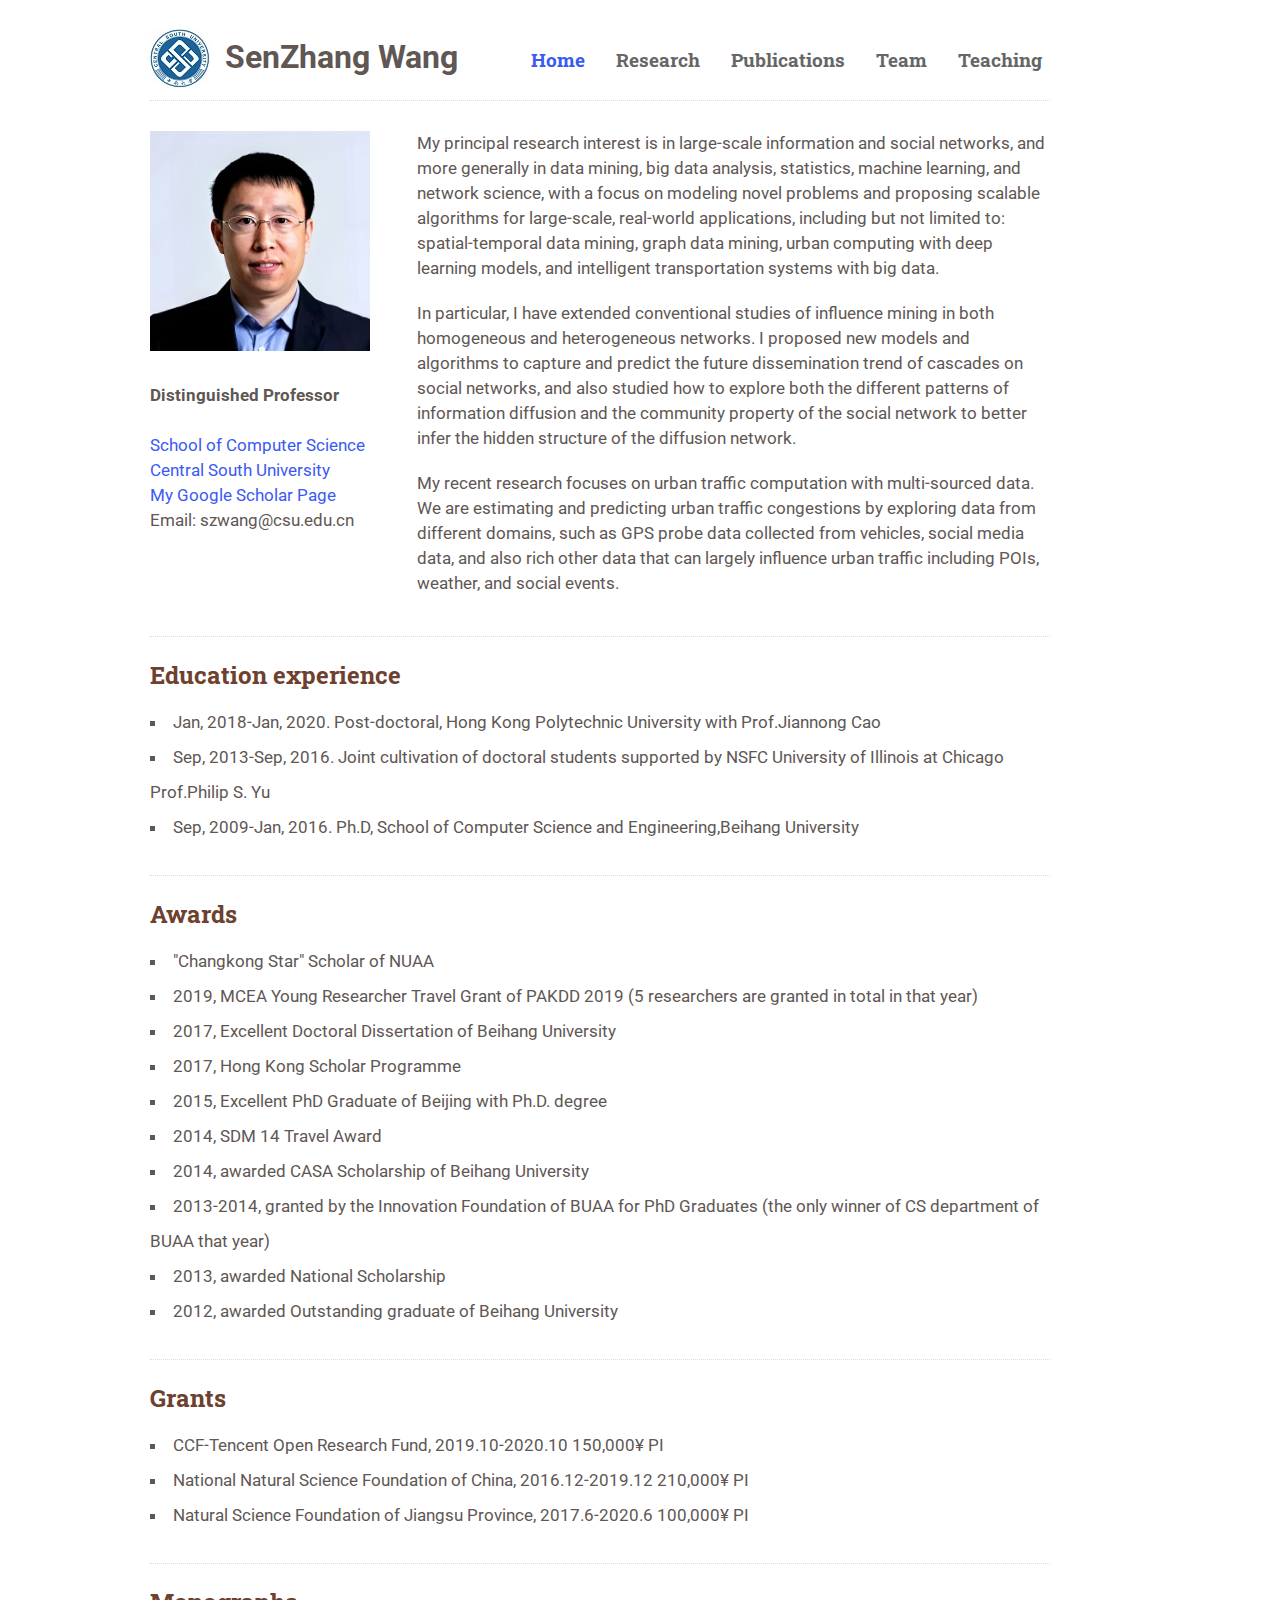
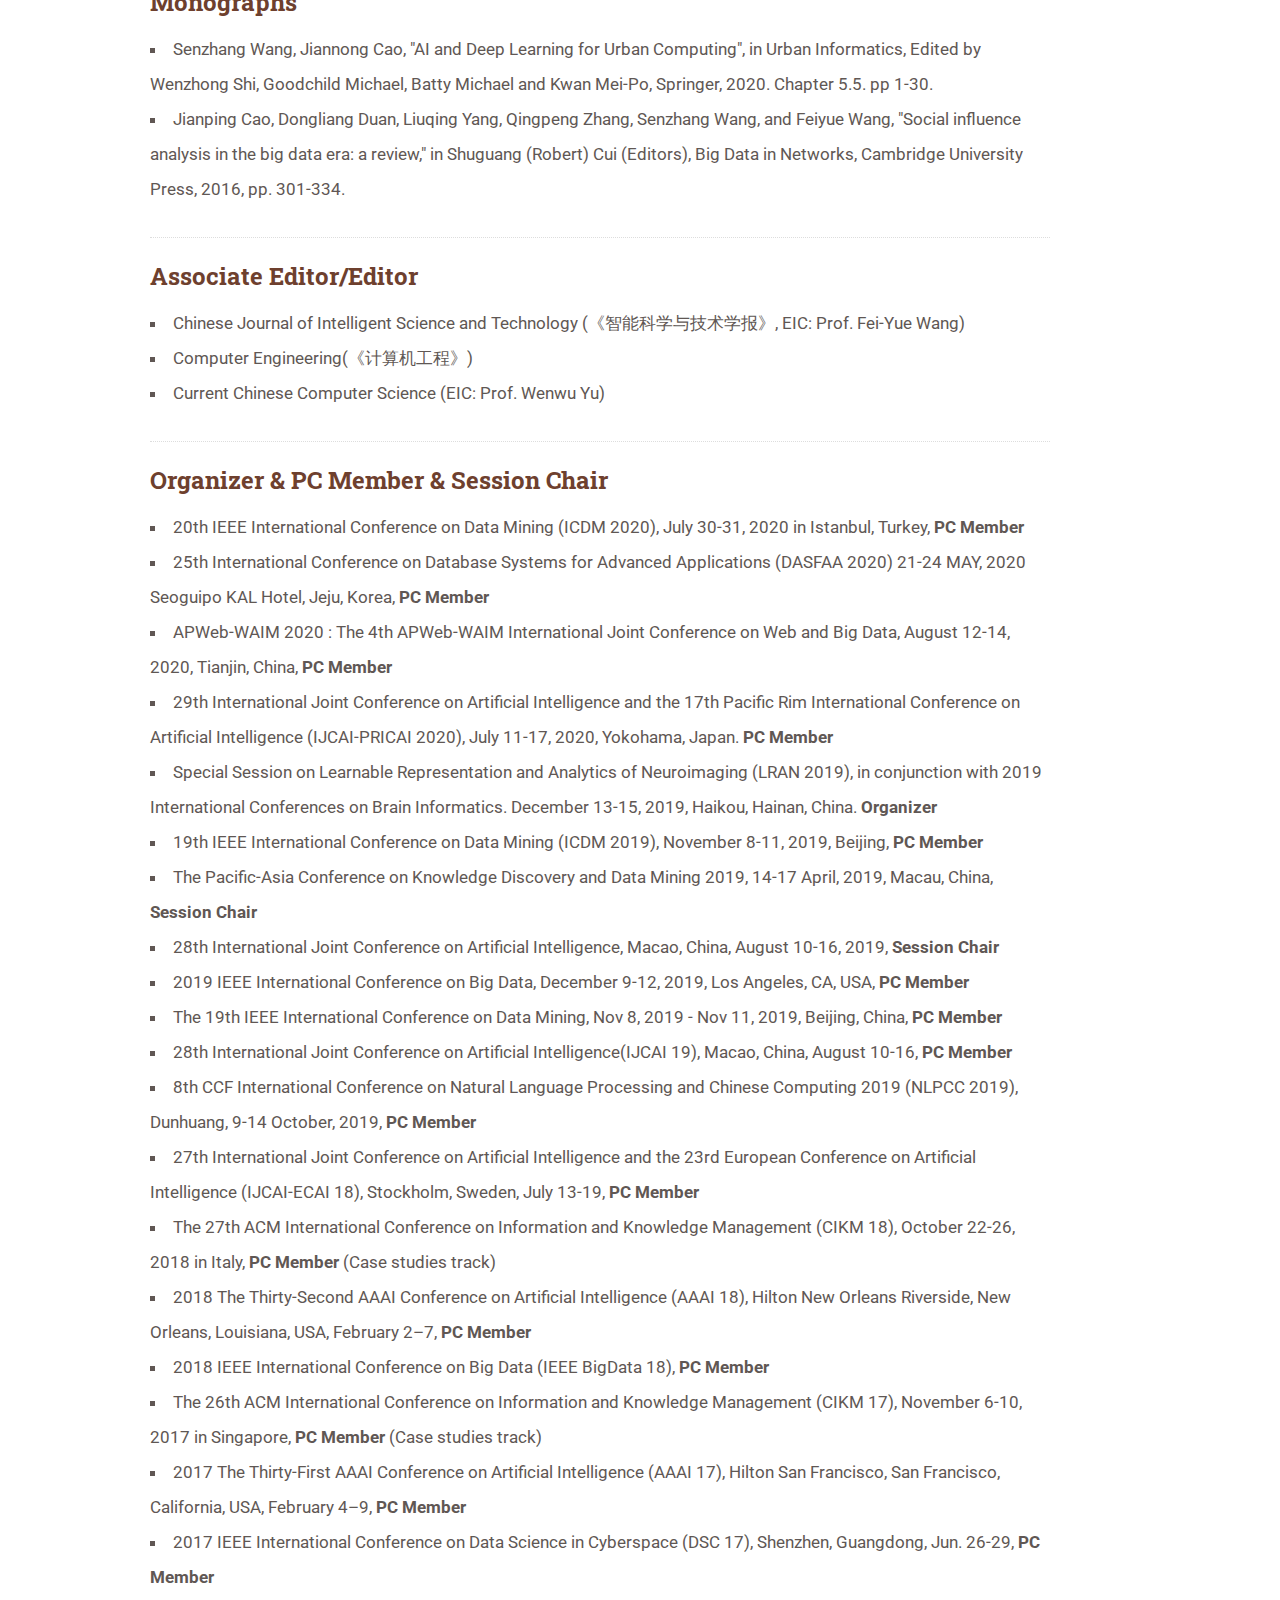
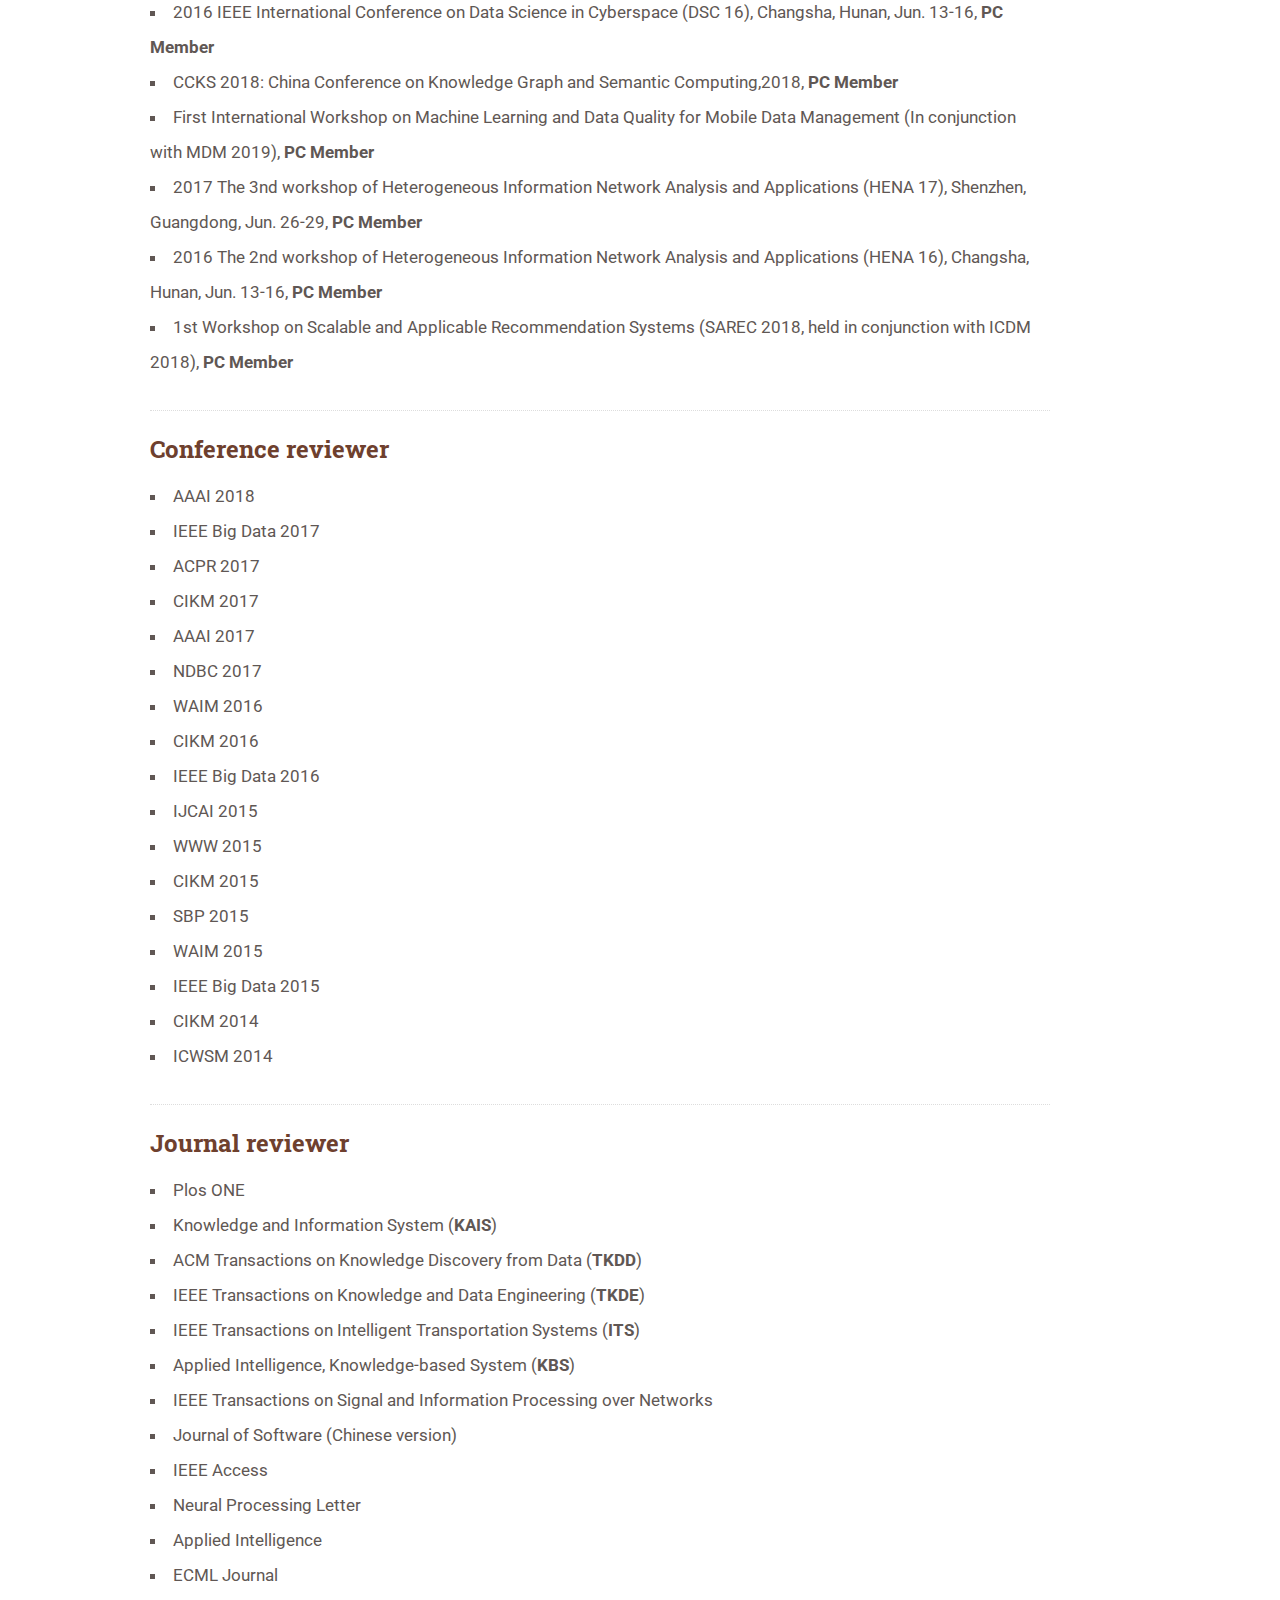
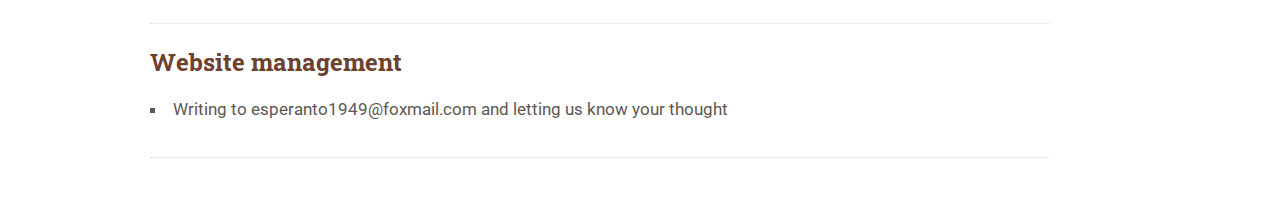
==== index.html @ 625619da "Publications" ====
<!DOCTYPE html>
<html xmlns="http://www.w3.org/1999/xhtml">
<head>
    <meta http-equiv="Content-Type" content="text/html; charset=utf-8" />
    <meta name="viewport" content="width=device-width, initial-scale=1, minimum-scale=0.5, maximum-scale=2.0, user-scalable=yes" />
    <title>SenZhang Wang at CSU</title>
    <!-- Website Styles -->
    <link rel="stylesheet" href="files/style.css" type="text/css" media="screen" />
    <link href='http://fonts.googleapis.com/css?family=Roboto:400,700,400italic' rel='stylesheet' type='text/css'/>
    <link href='http://fonts.googleapis.com/css?family=Roboto+Slab:400,700' rel='stylesheet' type='text/css'/>
    <link rel="icon" href="images/graph.ico">
</head>

<body >
    <div id="wrapper" >
        <!-- HEADER START -->
        <div id="header" >
		<div class="inner" >
                <div class="logo">
                    <img src="images/csu.jpg" alt="CSU-Logo" width="60" height="60" />
                </div>

                <div class="log">
                    <p><font size="6">SenZhang Wang</font></p>
                </div>

                <div class="nav">
                    <ul>
                        <li class="current">
                            <a href="index.html">Home</a>
                        </li>
						<li >
                            <a href="research.html">Research</a>
                        </li>
                        <li>
                            <a href="publications.html">Publications</a>
                        </li>
						<li>
                            <a href="people.html">Team</a>
                        </li>
                        <li>
                            <a href="teaching.html">Teaching</a>
                        </li>
                        
						
                    </ul>
                </div><!-- #nav end -->
                <div class="clear"></div>
            </div><!-- .inner end -->
        </div><!-- #header end -->

        <!-- MAIN CONTENT START -->
        <div id="main" >
            <div class="inner" >

                

				<div class="one_third" >
                    <img src="images/SZW.jpg" alt="SZW" width="220" height="220" /> 
									
					<br /> <br /> <b>Distinguished Professor</b> <br />		 <br />
					<a href="https://cse.csu.edu.cn/" target="_blank" rel="nofollow">School of Computer Science</a> <br />
					<a href="https://www.csu.edu.cn/" target="_blank" rel="nofollow">Central South University</a> <br/>
					<a href="https://scholar.google.com/citations?user=zdWyGRMAAAAJ&hl=zh-CN&oi=ao" target="_blank" rel="nofollow">My Google Scholar Page</a><br/>
                    Email: szwang@csu.edu.cn					
                </div>
		
                <div class="two_third  last">
				
                <p>My principal research interest is in large-scale information and social networks, and more generally in data mining, big data analysis, statistics, machine learning, and network science, with a focus on modeling novel problems and proposing scalable algorithms for large-scale, real-world applications, including but not limited to: spatial-temporal data mining, graph data mining, urban computing with deep learning models, and intelligent transportation systems with big data.</p>

                <p>In particular, I have extended conventional studies of influence mining in both homogeneous and heterogeneous networks. I proposed new models and algorithms to capture and predict the future dissemination trend of cascades on social networks, and also studied how to explore both the different patterns of information diffusion and the community property of the social network to better infer the hidden structure of the diffusion network.</p>

                <p>My recent research focuses on urban traffic computation with multi-sourced data. We are estimating and predicting urban traffic congestions by exploring data from different domains, such as GPS probe data collected from vehicles, social media data, and also rich other data that can largely influence urban traffic including POIs, weather, and social events.</p>

                </div>
				<div class="divider line"></div>
				
        <h3><font size="5"><font color="#6E402E"><b>Education experience</b></font></font></h3> 
			<ul   class="list square" > 
                <li style="line-height: 35px">  Jan, 2018-Jan, 2020. Post-doctoral, Hong Kong Polytechnic University with Prof.Jiannong Cao</li>
                <li style="line-height: 35px">  Sep, 2013-Sep, 2016. Joint cultivation of doctoral students supported by NSFC University of Illinois at Chicago Prof.Philip S. Yu</li>
                <li style="line-height: 35px">  Sep, 2009-Jan, 2016. Ph.D, School of Computer Science and Engineering,Beihang University</li>
            </ul>

		<div class="divider line"></div>

        <h3><font size="5"><font color="#6E402E"><b>Awards</b></font></font></h3> 
			<ul   class="list square" >  
                <li style="line-height: 35px">  "Changkong Star" Scholar of NUAA</li>
                <li style="line-height: 35px">  2019, MCEA Young Researcher Travel Grant of PAKDD 2019 (5 researchers are granted in total in that year)</li>
                <li style="line-height: 35px">  2017, Excellent Doctoral Dissertation of Beihang University</li>
                <li style="line-height: 35px">  2017, Hong Kong Scholar Programme</li>
                <li style="line-height: 35px">  2015, Excellent PhD Graduate of Beijing with Ph.D. degree</li>
                <li style="line-height: 35px">  2014, SDM 14 Travel Award</li>
                <li style="line-height: 35px">  2014, awarded CASA Scholarship of Beihang University</li>
                <li style="line-height: 35px">  2013-2014, granted by the Innovation Foundation of BUAA for PhD Graduates (the only winner of CS department of BUAA that year)</li>
                <li style="line-height: 35px">  2013, awarded National Scholarship</li>
                <li style="line-height: 35px">  2012, awarded Outstanding graduate of Beihang University</li>
            </ul> 

		<div class="divider line"></div>

        <h3><font size="5"><font color="#6E402E"><b>Grants</b></font></font></h3> 
			<ul   class="list square" >  
                <li style="line-height: 35px">  CCF-Tencent Open Research Fund, 2019.10-2020.10 150,000¥ PI</li>
                <li style="line-height: 35px">  National Natural Science Foundation of China, 2016.12-2019.12 210,000¥ PI</li>
                <li style="line-height: 35px">  Natural Science Foundation of Jiangsu Province, 2017.6-2020.6 100,000¥ PI</li>
            </ul> 

		<div class="divider line"></div>

        <h3><font size="5"><font color="#6E402E"><b>Monographs</b></font></font></h3> 
			<ul   class="list square" >  
                <li style="line-height: 35px">  Senzhang Wang, Jiannong Cao, "AI and Deep Learning for Urban Computing", in Urban Informatics, Edited by Wenzhong Shi, Goodchild Michael, Batty Michael and Kwan Mei-Po, Springer, 2020. Chapter 5.5. pp 1-30.</li>
                <li style="line-height: 35px">  Jianping Cao, Dongliang Duan, Liuqing Yang, Qingpeng Zhang, Senzhang Wang, and Feiyue Wang, "Social influence analysis in the big data era: a review," in Shuguang (Robert) Cui (Editors), Big Data in Networks, Cambridge University Press, 2016, pp. 301-334.</li>
            </ul> 

		<div class="divider line"></div>

        <h3><font size="5"><font color="#6E402E"><b>Associate Editor/Editor</b></font></font></h3>
			<ul   class="list square" >  
                <li style="line-height: 35px">  Chinese Journal of Intelligent Science and Technology (《智能科学与技术学报》, EIC: Prof. Fei-Yue Wang)</li>
                <li style="line-height: 35px">  Computer Engineering(《计算机工程》)</li>
                <li style="line-height: 35px">  Current Chinese Computer Science (EIC: Prof. Wenwu Yu)</li>
            </ul> 

		<div class="divider line"></div>

        <h3><font size="5"><font color="#6E402E"><b>Organizer & PC Member & Session Chair</b></font></font></h3>
			<ul   class="list square" >  
                <li style="line-height: 35px">  20th IEEE International Conference on Data Mining (ICDM 2020), July 30-31, 2020 in Istanbul, Turkey, <b>PC Member</b></li>
                <li style="line-height: 35px">  25th International Conference on Database Systems for Advanced Applications (DASFAA 2020) 21-24 MAY, 2020 Seoguipo KAL Hotel, Jeju, Korea, <b>PC Member</b></li>
                <li style="line-height: 35px">  APWeb-WAIM 2020 : The 4th APWeb-WAIM International Joint Conference on Web and Big Data, August 12-14, 2020, Tianjin, China, <b>PC Member</b></li>
                <li style="line-height: 35px">  29th International Joint Conference on Artificial Intelligence and the 17th Pacific Rim International Conference on Artificial Intelligence (IJCAI-PRICAI 2020), July 11-17, 2020, Yokohama, Japan. <b>PC Member</b></li>
                <li style="line-height: 35px">  Special Session on Learnable Representation and Analytics of Neuroimaging (LRAN 2019), in conjunction with 2019 International Conferences on Brain Informatics. December 13-15, 2019, Haikou, Hainan, China. <b>Organizer</b></li>
                <li style="line-height: 35px">  19th IEEE International Conference on Data Mining (ICDM 2019), November 8-11, 2019, Beijing, <b>PC Member</b></li>
                <li style="line-height: 35px">  The Pacific-Asia Conference on Knowledge Discovery and Data Mining 2019, 14-17 April, 2019, Macau, China, <b>Session Chair</b></li>
                <li style="line-height: 35px">  28th International Joint Conference on Artificial Intelligence, Macao, China, August 10-16, 2019, <b>Session Chair</b></li>
                <li style="line-height: 35px">  2019 IEEE International Conference on Big Data, December 9-12, 2019, Los Angeles, CA, USA, <b>PC Member</b></li>
                <li style="line-height: 35px">  The 19th IEEE International Conference on Data Mining, Nov 8, 2019 - Nov 11, 2019, Beijing, China, <b>PC Member</b></li>
                <li style="line-height: 35px">  28th International Joint Conference on Artificial Intelligence(IJCAI 19), Macao, China, August 10-16, <b>PC Member</b></li>
                <li style="line-height: 35px">  8th CCF International Conference on Natural Language Processing and Chinese Computing 2019 (NLPCC 2019), Dunhuang, 9-14 October, 2019, <b>PC Member</b></li>
                <li style="line-height: 35px">  27th International Joint Conference on Artificial Intelligence and the 23rd European Conference on Artificial Intelligence (IJCAI-ECAI 18), Stockholm, Sweden, July 13-19, <b>PC Member</b></li>
                <li style="line-height: 35px">  The 27th ACM International Conference on Information and Knowledge Management (CIKM 18), October 22-26, 2018 in Italy, <b>PC Member</b> (Case studies track)</li>
                <li style="line-height: 35px">  2018 The Thirty-Second AAAI Conference on Artificial Intelligence (AAAI 18), Hilton New Orleans Riverside, New Orleans, Louisiana, USA, February 2–7, <b>PC Member</b></li>
                <li style="line-height: 35px">  2018 IEEE International Conference on Big Data (IEEE BigData 18), <b>PC Member</b></li>
                <li style="line-height: 35px">  The 26th ACM International Conference on Information and Knowledge Management (CIKM 17), November 6-10, 2017 in Singapore, <b>PC Member</b> (Case studies track)</li>
                <li style="line-height: 35px">  2017 The Thirty-First AAAI Conference on Artificial Intelligence (AAAI 17), Hilton San Francisco, San Francisco, California, USA, February 4–9, <b>PC Member</b></li>
                <li style="line-height: 35px">  2017 IEEE International Conference on Data Science in Cyberspace (DSC 17), Shenzhen, Guangdong, Jun. 26-29, <b>PC Member</b></li>
                <li style="line-height: 35px">  2016 IEEE International Conference on Data Science in Cyberspace (DSC 16), Changsha, Hunan, Jun. 13-16, <b>PC Member</b></li>
                <li style="line-height: 35px">  CCKS 2018: China Conference on Knowledge Graph and Semantic Computing,2018, <b>PC Member</b></li>
                <li style="line-height: 35px">  First International Workshop on Machine Learning and Data Quality for Mobile Data Management (In conjunction with MDM 2019), <b>PC Member</b></li>
                <li style="line-height: 35px">  2017 The 3nd workshop of Heterogeneous Information Network Analysis and Applications (HENA 17), Shenzhen, Guangdong, Jun. 26-29, <b>PC Member</b></li>
                <li style="line-height: 35px">  2016 The 2nd workshop of Heterogeneous Information Network Analysis and Applications (HENA 16), Changsha, Hunan, Jun. 13-16, <b>PC Member</b></li>
                <li style="line-height: 35px">  1st Workshop on Scalable and Applicable Recommendation Systems (SAREC 2018, held in conjunction with ICDM 2018), <b>PC Member</b></li>
            </ul> 

		<div class="divider line"></div>

        <h3><font size="5"><font color="#6E402E"><b>Conference reviewer</b></font></font></h3>
			<ul   class="list square" >  
                <li style="line-height: 35px">  AAAI 2018</li>
                <li style="line-height: 35px">  IEEE Big Data 2017</li>
                <li style="line-height: 35px">  ACPR 2017</li>
                <li style="line-height: 35px">  CIKM 2017</li>
                <li style="line-height: 35px">  AAAI 2017</li>
                <li style="line-height: 35px">  NDBC 2017</li>
                <li style="line-height: 35px">  WAIM 2016</li>
                <li style="line-height: 35px">  CIKM 2016</li>
                <li style="line-height: 35px">  IEEE Big Data 2016</li>
                <li style="line-height: 35px">  IJCAI 2015</li>
                <li style="line-height: 35px">  WWW 2015</li>
                <li style="line-height: 35px">  CIKM 2015</li>
                <li style="line-height: 35px">  SBP 2015</li>
                <li style="line-height: 35px">  WAIM 2015</li>
                <li style="line-height: 35px">  IEEE Big Data 2015</li>
                <li style="line-height: 35px">  CIKM 2014</li> 
                <li style="line-height: 35px">  ICWSM 2014</li>
            </ul> 

		<div class="divider line"></div>

        <h3><font size="5"><font color="#6E402E"><b>Journal reviewer</b></font></font></h3>
			<ul   class="list square" >  
                <li style="line-height: 35px">  Plos ONE</li>
                <li style="line-height: 35px">  Knowledge and Information System (<b>KAIS</b>)</li>
                <li style="line-height: 35px">  ACM Transactions on Knowledge Discovery from Data (<b>TKDD</b>)</li>
                <li style="line-height: 35px">  IEEE Transactions on Knowledge and Data Engineering (<b>TKDE</b>)</li>
                <li style="line-height: 35px">  IEEE Transactions on Intelligent Transportation Systems (<b>ITS</b>)</li>
                <li style="line-height: 35px">  Applied Intelligence, Knowledge-based System (<b>KBS</b>)</li>
                <li style="line-height: 35px">  IEEE Transactions on Signal and Information Processing over Networks</li>
                <li style="line-height: 35px">  Journal of Software (Chinese version)</li>
                <li style="line-height: 35px">  IEEE Access</li>
                <li style="line-height: 35px">  Neural Processing Letter</li>
                <li style="line-height: 35px">  Applied Intelligence</li>
                <li style="line-height: 35px">  ECML Journal</li>
            </ul> 

		<div class="divider line"></div>

        <h3><font size="5"><font color="#6E402E"><b>Website management</b></font></font></h3> 
			<ul   class="list square" >  
                <li style="line-height: 35px">  Writing to esperanto1949@foxmail.com and letting us know your thought</li>
            </ul> 

		<div class="divider line"></div>
<br>
				
				
            </div><!-- .inner End -->
        </div><!-- #main End -->
    </div><!-- wrapper End -->

	

</body>
</html>
---- files/style.css ----
/*========================*/
/*===  1. CSS Reset    ===*/
/*========================*/

html, body, div, span, h1, h2, h3, h4, h5, h6, p, blockquote, img, strong, ol, ul, li, form, input { margin: 0; padding: 0; border: 0; vertical-align: baseline; }
ul { list-style:none; list-style-position:outside;}

/*========================*/
/*===  2. General      ===*/
/*========================*/

body { background:#fff; font-size: 17px; line-height: 25px; font-family: 'Roboto', Helvetica, Arial, sans-serif; color:#605754; }

#wrapper { width: 980px; background:#fff; margin: 0 auto; }
.inner { width: 900px; margin: 0px; }
#header, #main, #footer { margin: 0 auto; width: 100%; }

a { color:#3B5AF2; text-decoration:none; transition: color 0.1s linear; -moz-transition: color 0.1s linear; -webkit-transition: color 0.1s linear; -o-transition: color 0.1s linear; }
	a:hover { color:#A25799; }
	a:active{ outline: none; }
	a:focus{ outline: none; -moz-outline-style: none; } 

p { display: block; margin-bottom:20px; }
strong { font-weight:bold; }
input, textarea { font-family: Arial, 'Helvetica Neue', Helvetica, sans-serif; }

::selection { background:#2e06cb; color:#fff; }

.clear { clear: both; display: block; height: 0; width: 100%; }


/*========================*/
/*===  3. Columns      ===*/
/*========================*/

.one_half, .one_third, .one_fourth, .three_fourth, .two_third, .one_fifth, .two_fifth, .three_fifth, .four_fifth { margin-bottom: 20px; float:left; margin-right: 4%; position:relative; }

.one_half { width:48%; }
.one_third { width:25.66%; }
.two_third { width:70.34%; }
.one_fourth { width:22%; }
.three_fourth { width:74%; }
.one_fifth { width:16.8%; }
.two_fifth { width:37.6%; }
.three_fifth { width:58.4%; }
.four_fifth { width:79.2%; }
.seven_tenth { width:65%; }
.third_tenth { width:35%; }

.last { margin-right: 0 !important; clear: right; }

.full-width { width:100%; }
	
.divider { display: block; width: 100%; height: 0; clear: both; margin:20px 0px; position: relative; }
	.line { border-top:1px dotted #ddd; margin-top:28px; margin-bottom:29px; }
	.top { text-align: right; border-top:1px dotted #ddd; margin-top:28px; margin-bottom:29px; width:98.35%; }
	.top a { font-size: 8px; line-height: 20px; position:absolute; right:-14px; top:-10px; color:#bbb; }
	.top a:hover { color:#3B5AF2; }
	

/*==========================*/
/*===  4. Typography     ===*/
/*==========================*/

/*==========================*/
/*===  4.1. Heading font ===*/
/*==========================*/

.nav,h1,h2,h3,h4,.home_tagline h1,.tagline h1,.over span,.dropcap1,.dropcap2,.bold,.nivo-caption { 
	font-family: 'Roboto Slab', 'Roboto', Helvetica, Arial; 
	/*text-transform:uppercase; */
	font-weight:normal; 	
}


/*=================================*/
/*===  4.2. Typography elements ===*/
/*=================================*/

h1,h2,h3,h4,h5,h6 { margin-bottom:20px; color:#444;  }
h5,h6 { letter-spacing:.9px; font-weight:bold; line-height:20px; }
h1{ font-size:30px; line-height:30px; }
h2{ font-size:28px; line-height:28px; }
h3{ font-size:20px; line-height:18px; }
h4{ font-size:17px; line-height:22px; font-weight:bold }
h5{ font-size:11px; }
h6{ font-size:10px; }

.title a { color:#444; }
.title a:hover { color:#3B5AF2; }

.dropcap1 { color: #444; display: block; float: left; font-size: 40px; line-height: 40px; margin: 0 8px 0 0; }
.dropcap2 { width:40px; height:40px; background:url(../img/dropcap.png) no-repeat; color:#fff; font-size:30px; text-align:center; line-height:40px; display: block; float: left; margin: 0 8px 0 0; }


.pullleft, .pullright { float: right; font-size:15px; font-style:italic; color:#999; width: 32%; margin: 20px 2px 14px 14px; padding: 20px; border-left: 2px solid #e1e1e1;}
	.pullleft { float: left; margin-left: 1px; margin-right: 20px; }

.imageleft, .imageright { float: right; padding: 8px; margin: 8px 0px 8px 24px; border: 1px solid #e1e1e1; }
.imageleft { float: left; margin: 8px 24px 8px 0px; }
.center { display:block; margin-left:auto; margin-right:auto; margin-bottom:30px; }
.border { border:1px solid #e1e1e1; padding:6px; margin-bottom:4px; margin-bottom:30px; }
img.specific { width:auto;}

.blockleft, .blockright { display: block; float: right; border: 1px solid #e1e1e1; margin: 8px 0px 8px 24px; padding: 8px; }
	.blockleft { float: left; margin: 8px 24px 8px 0px; }	
	.caption { color: #aaa; font-size: 11px; font-style: italic; text-align: center; margin:0; }

blockquote { color:#aaa; font-size:15px; font-style:italic;  margin:20px 0px 20px 20px; padding:20px; border-left:3px solid #ddd; }
	blockquote p { margin:0px; }
	blockquote span { display:block; font-size:12px; line-height:20px; color:#555; float:right; }	

.highlight-light { padding: 2px 5px; background-color: #f0f0bd; color: #222; }
.highlight-dark { padding: 2px 5px; background-color: #555; color: #fff; }

.box { padding:19px 16px; border:1px solid #ddd; text-align:center; margin-bottom:30px; }
	.box-grey { border-color:#ddd; color:#666; }
	.box-orange { border-color:#ffcc99; color:#3B5AF2; }
	
	
/*========================*/
/*===  5. Header       ===*/
/*========================*/

#header { z-index: 999; position: relative; }
	#header .inner { border-bottom:1px dotted #ddd; }	
	#header .logo { float:left; margin-top:28px; position:relative; display:block;}	
	#header .log { float:left; margin-top:45px; margin-left:15px; position:relative; display:block; font-size:28px; font-weight: bold;}	

/*========================*/
/*===  5.1. Navigation ===*/
/*========================*/

.nav { float:right; height:20px; margin:40px 0; }
.nav ul { list-style:none; position:relative; }
	.nav ul li { float:left; margin-left:15px; position:relative; display:block; font-size:19px; font-weight: bold;}		
	.nav ul li > a { color:#666; padding:0px 8px; line-height:40px; text-decoration:none; display:block;  }	
	.nav ul li:hover > a { color:#3B5AF2; }
	.nav ul li.current > a { color:#3B5AF2; }
	.nav ul li.current > a:hover { color:#3B5AF2; }

/*=========================*/
/*===  6. Main Content  ===*/
/*=========================*/

.home_tagline h1 { text-align:center; font-size:32px; line-height:40px; color:#605754; }
.home_tagline h1 a { color:#3B5AF2; }
.home_tagline h1 a:hover { color:#444; }

.static { margin-bottom:30px; }

.tagline { padding:30px 0px; width:900px; margin:0 auto; border-bottom:1px dotted #ddd; }
	.tagline h1 { font-size:32px; line-height:32px; float:left; margin:0px; }
	.tagline span { float:left; font-size:11px; line-height:11px; color:#aaa; border-left:1px dotted #ccc;  margin:10px 0px 0px 14px; padding-left:14px; }


#main .inner { padding-top:30px; }
.custom_content { padding-bottom:10px; }

.goto { font-size:11px; line-height:11px; display:block; margin-top:24px; }

#homepage-item, #recent-work, #recent-posts { margin-bottom:30px; position:relative; }

#recent-work img { margin-bottom:0px; padding:0px;  }
#recent-work a {  }
#recent-work .over { width:198px; height:130px; }

#homepage-item h4 { margin-bottom:5px; }
#homepage-item p:last-child { margin-bottom:0px; }

#recent-posts p { margin-bottom:0px; background:#fff; }
#recent-posts h5 { line-height:10px; margin-bottom:10px; }
#recent-posts span.post-info { float:none; background:#fff; margin:0px; font-style:italic; color:#716965; display:block; margin-top:-8px; font-size:11px; }

#recent-work .one_third,#recent-work .one_fourth,#recent-posts .one_third,#recent-posts .one_fourth,#homepage-item .one_third,#homepage-item .one_fourth { margin-bottom:0px; }

.content { width:662px; float:left; margin-right:20px; }
.content .gallery { margin-bottom:30px; }
.content .gallery a > img { width:644px; }

.content_right { margin:0px 0px 0px 20px; }

.heading-img { margin-bottom:30px; width:644px; }

/*========================*/
/*===  6.3. Portfolio  ===*/
/*========================*/

.portfolio { overflow:hidden; }
.portfolio > li { float:left; }
.portfolio li img { width:100%; }

.over { opacity:0; filter: alpha(opacity = 0); position:absolute; background:#fff url(../img/over_plus.png) no-repeat right bottom; }
.over:hover { text-decoration:none; color:#666; }
	.over span { font-size:22px; color:#444; display:block; margin:10px 10px 5px 10px;}
	.over p { margin:0px 10px; color:#999; }

.zoom { background:#fff url(../img/over_zoom.png) no-repeat center center; }

.item-name { display:block; margin-left:7px; margin-bottom:4px; }
	.item-name p { color:#605754; font-size:11px; margin-bottom:4px; }
	.item-name .title { margin-top:10px; }	
	.item-name h4, .item-name h3 { margin-bottom:6px; }
	.item-name > a { font-size:11px; }
	
.one-column > li { width:900px; margin-bottom:24px; display:inline-block; float:none; }
	.one-column li:last child { margin:0; }
	.one-column .item-name span { margin-bottom:0px; }
	.one-column .item-name span a { font-size:12px; line-height:20px; display:block; margin-bottom:10px; }	
	.one-column p { font-size:12px; }
	.one-column .item-name h4, .one-column .item-name h3 { margin-bottom:20px; margin-top:0px; }
	
.detailed .item-image { float:left; width:600px; margin-right:30px; }
.detailed .item-name { float:left; width:256px; padding:0; margin:0; }
.detailed .item-name span a { margin-bottom:30px; }
.detailed p { margin-bottom:30px; }

.two-columns { width:950px; }
.two-columns li { width:425px; margin:0 50px 40px 0; }
.two-columns li img, .two-columns .over { width:411px; height:290px; }
.three-columns { width:945px; }
.three-columns li { width:270px; margin:0 45px 35px 0; }
.three-columns li img, .three-columns .over { width:256px; height:180px; }
.four-columns { width:936px; }
.four-columns li { width:198px; margin:0 36px 30px 0; }
.four-columns li img, .four-columns .over { width:184px; height:130px; }

.item-image { width:width; height:height; border:1px solid #e1e1e1; padding:6px; padding-bottom:0px; margin-bottom:4px; }

.gallery li { list-style:none; }

.hidden { display:none; }

.filter { padding-bottom:40px; }
.filter li { float:left; padding-right:10px; border-right:1px solid #ddd; margin-right:10px; font-size:12px; line-height:12px; }
.filter li a { color:#605754; }
.filter li:last-child { border:0px; }
.filter li.current a { color:#d16f4e; }


/*========================*/
/*===  7. Footer       ===*/
/*========================*/

#footer { clear:both; }
#footer .one_third, #footer .one_fourth { margin-bottom:0px; }
#footer .inner { padding:30px 0 20px 0; overflow:hidden; border-top:1px dotted #ddd; }

#footer ul { list-style-type: none; list-style-position: outside; }
	
#footer ul.links li a { color:#605754; display:block; font-size:12px; line-height:20px; padding:0px 0px 8px 0px; }

#tweet li { margin-bottom:10px; }
#tweet .twitter-content { padding:10px; background:#e6e6e6; font-size:11px; font-style:italic; }
#tweet .quote { font-size:11px; text-decoration:none; background:url(../img/twitter_quote.png) no-repeat right top; width:198px; height:30px; }
#tweet .quote a span { color:#c0c0c0; padding:10px 0 0 8px; display:block;}
#tweet .quote a:hover { text-decoration:none; }

.flickr_badge_image {margin:0 4px 0 0; float:left;}
.flickr_badge_image img { width:39px; height:39px; padding:2px; border:1px solid #ddd;}


/*========================*/
/*===  7.1. Copyright  ===*/
/*========================*/

.footer_small { clear:both; width:900px; margin:0 auto; overflow:hidden; padding:20px 0; border-top:1px dotted #ddd; }
.copyright { font-size:11px; padding-top:8px; text-align:center; }


/*========================*/
/*===  8. Elements     ===*/
/*========================*/

/*========================*/
/*===  8.1. Icon boxes ===*/
/*========================*/

.icon-image { float:left; width:32px; margin-right:10px; }
.icon-text { float:left; width:156px; overflow:hidden; }
.icon-text h5,.icon-text h6 { margin-bottom:5px; }
.icon-text p { font-size:11px; margin-bottom:10px; }

.one_third .icon-text { width:233px; }
.one_fifth .icon-text { width:109px; }


/*========================*/
/*===  8.4. Toggles    ===*/
/*========================*/

.toggle-view { list-style:none; width:100%; }

.toggle-view li { margin-bottom:4px; position:relative; cursor:pointer; overflow:hidden; }
.toggle-view h6 { text-decoration: none; text-transform: uppercase; padding:7px 8px 7px 30px; font-size:12px; line-height:20px; margin:0; border: 1px solid #e1e1e1; }
	.toggle { background:url(../img/toggle.png) no-repeat 8px 2px; }
	.active { background:url(../img/toggle.png) no-repeat 8px -48px;}

.toggle-view img { position:absolute; left:6px; top:5px; color:#bbb; font-size:22px; }
.toggle-view p { padding:10px 10px 10px 32px; margin:0px; display:none; } 


/*========================*/
/*===  8.5. Lists      ===*/
/*========================*/

ol, .list { list-style:inside none; margin-bottom:30px; }
ol li, .list li { color:#605754; line-height:20px; }
	ol { list-style-type:decimal; }
	.square { list-style-type:square; }
	.circle { list-style-type:circle; }
	.check li { background:transparent url(../img/checklist.png) no-repeat 0px 2px; padding-left:22px; }


/*========================*/
/*===  8.6. NivoSlider ===*/
/*========================*/

.slider #slider { width:900px; height:380px; }
.slider .nivoSlider { background:#fff url(../img/loader.gif) no-repeat 50% 50%; margin-bottom:30px; }
.slider .nivoSlider img { position:absolute; top:0px; left:0px; display:none; }
.slider .nivoSlider a { border:0; display:block; }

.slider .nivo-controlNav { position:absolute; left:10px; bottom:10px; }
.slider .nivo-controlNav a { display:block; width:10px; height:10px; background:url(../img/nivo-slider/bullets.png) no-repeat; text-indent:-9999px; border:0; margin-right:10px; float:left; }
.slider .nivo-controlNav a.active { background-position:0 -10px; }
.slider .nivo-directionNav a { display:block; height:30px; width:30px; background:url(../img/nivo-slider/arrows.png) no-repeat left; text-indent:-9999px; border:0; }
.slider a.nivo-nextNav { background-position:-90px 0; right:15px; top:175px; }
.slider a.nivo-nextNav:hover { 	background-position:-60px 0px; }
.slider a.nivo-prevNav { left:15px; top:175px; }
.slider a.nivo-prevNav:hover { 	background-position:-30px 0px; }

.slider .nivo-caption { bottom:15px; right:15px; left:auto; display:block; width:auto; max-width:630px; overflow:hidden; background:#000; text-shadow:none; }
.slider .nivo-caption p { padding:15px 20px; color:#fff; font-size:22px; text-transform:uppercase; }
.slider .nivo-caption a { color:#fff; text-decoration:underline; }

/*========================*/
/*===  8.7. Table ===*/
/*========================*/

.table{
	width:inherit;
    border: 0px solid #ccc;
}
.table td{
    border: 0px solid #ccc;
	padding-bottom: 1em
}
.pic{
    width:12%;
	vertical-align: top;
}

.pic2{
    width:18%;
	vertical-align: top;
}

.content{
    width:inherit;
}

.date{
    width:8%;
	vertical-align: top;
}

.news{
    width:inherit;
}


.state{
    width:22%;
}

.travelcontent{
    width:inherit;
}
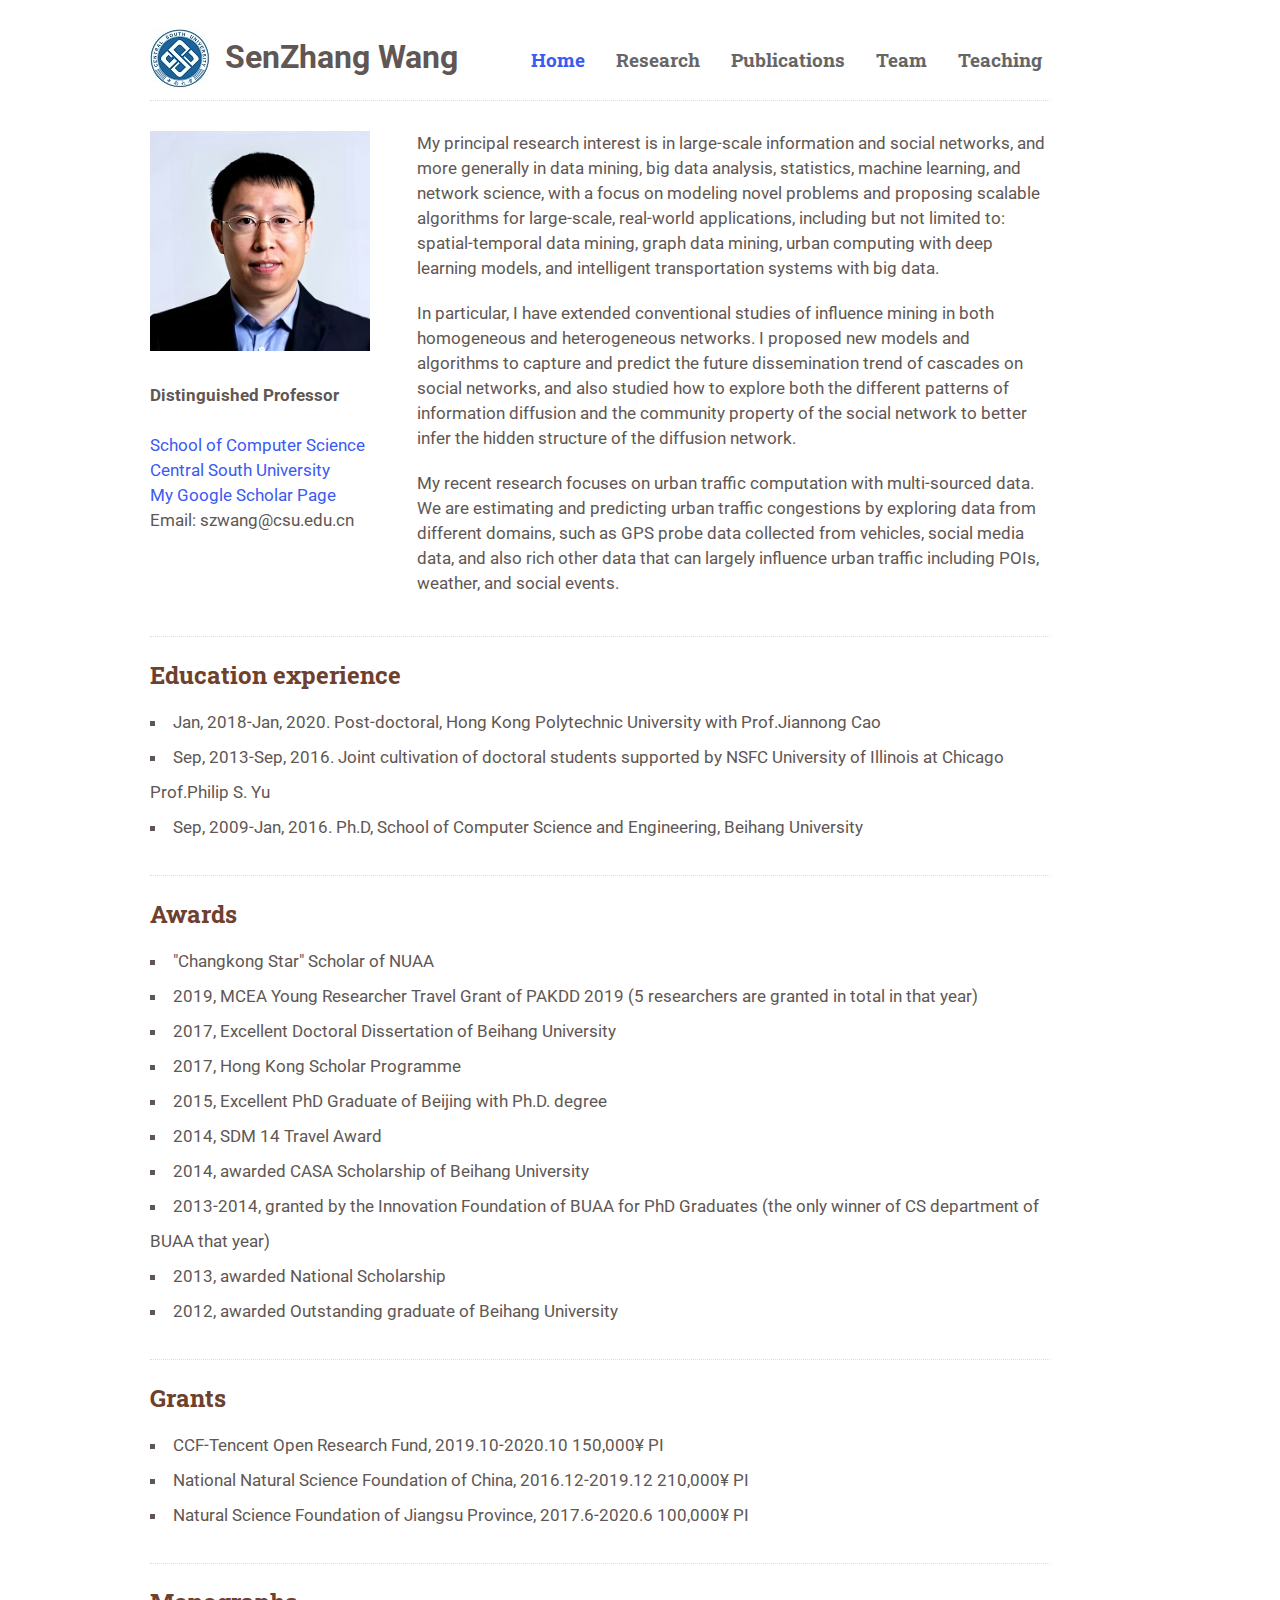
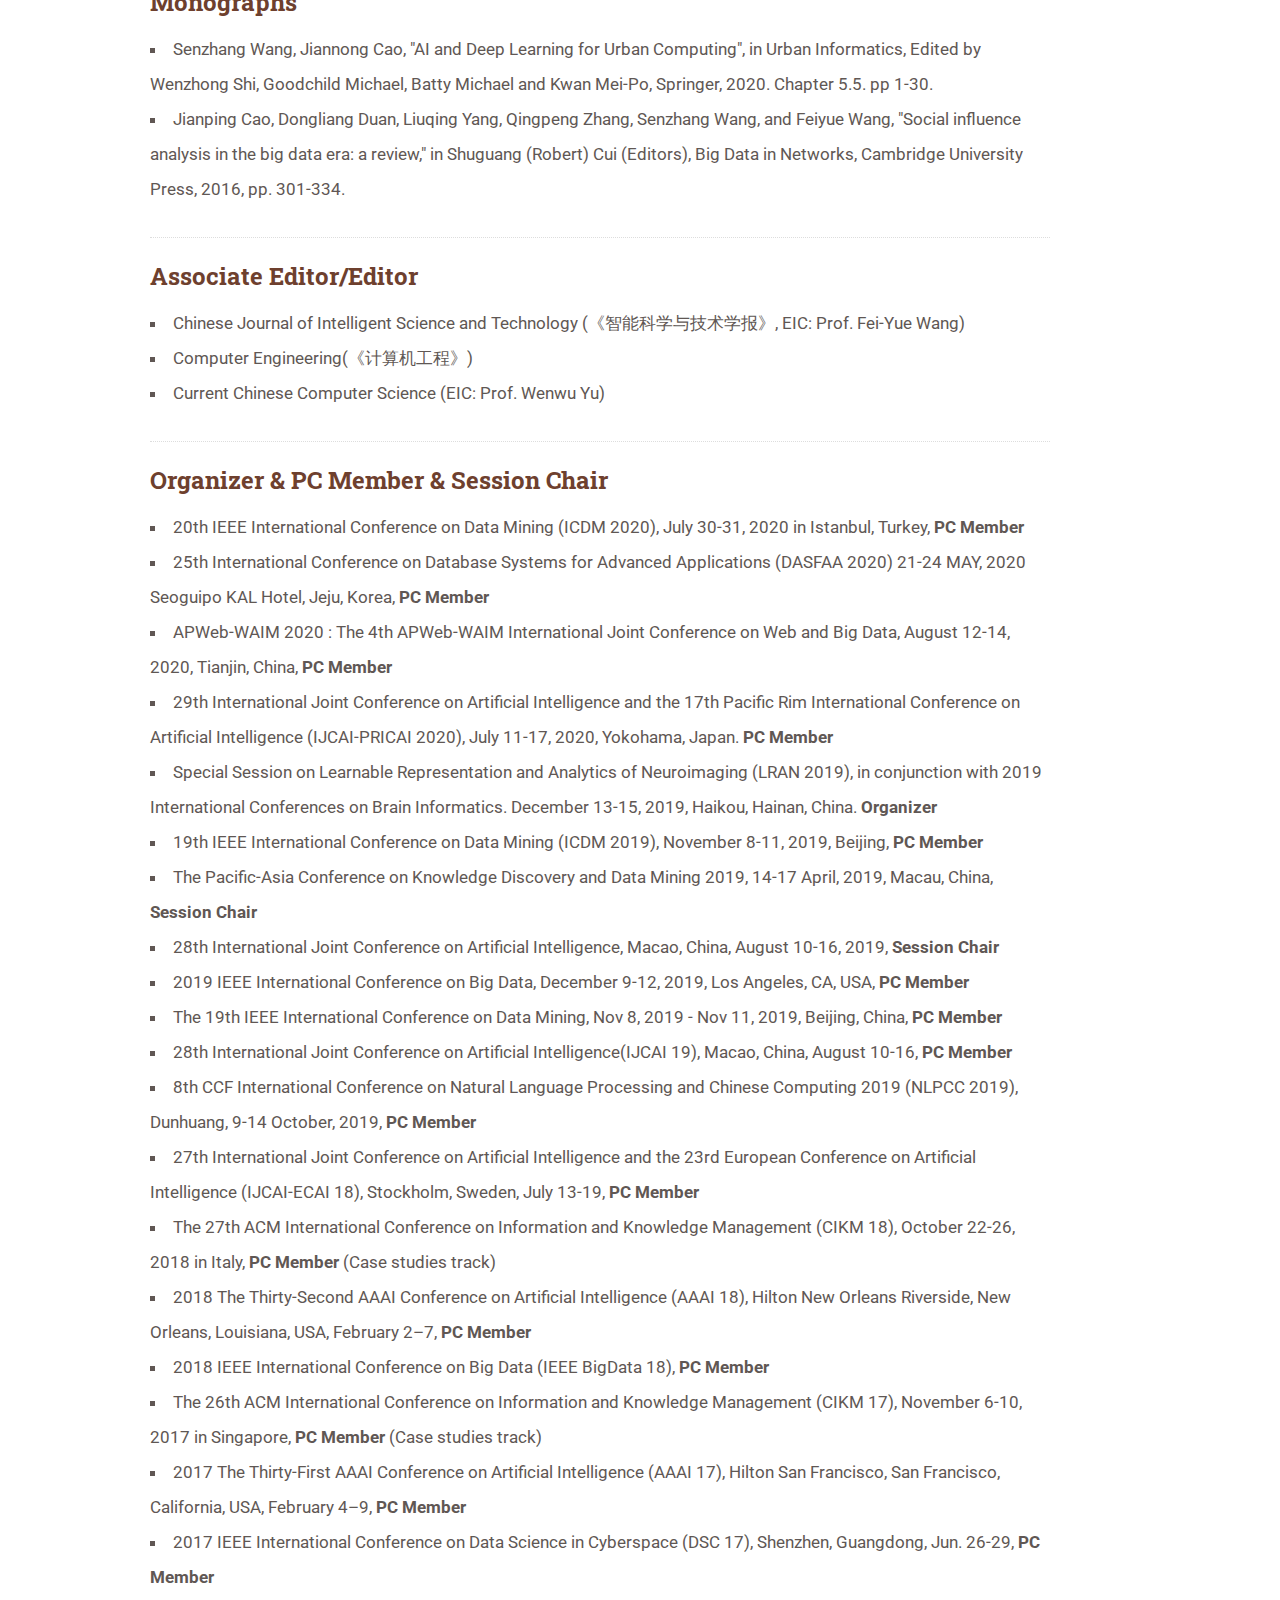
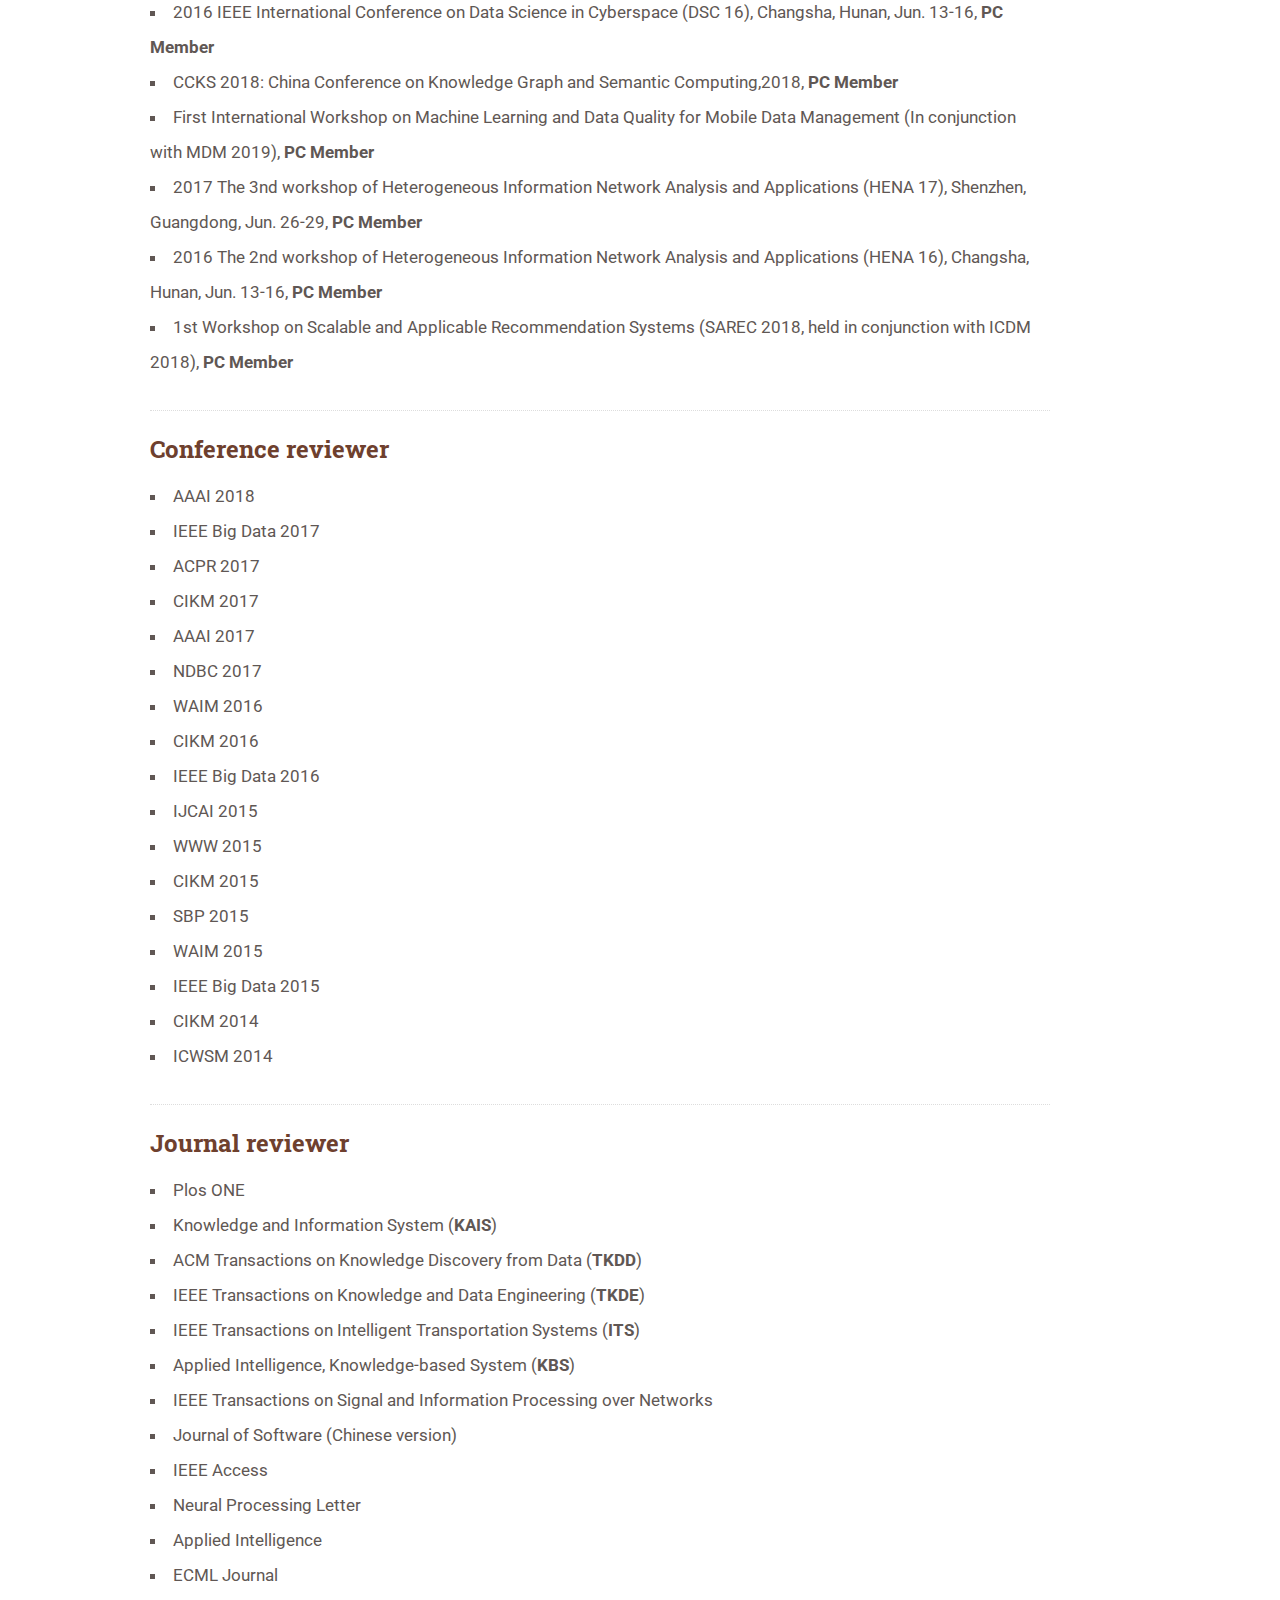
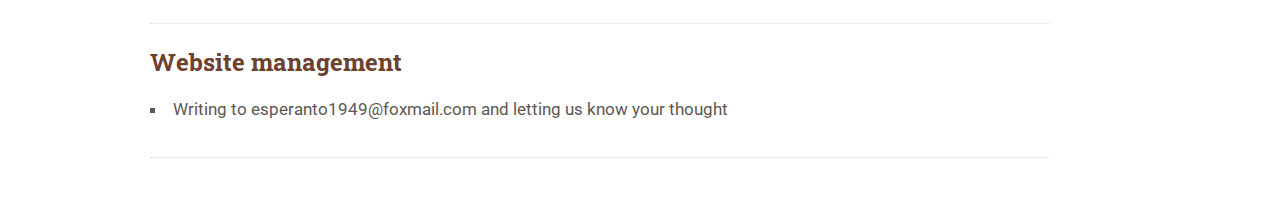
==== commit cbcd9f95: "Update index.html" ====
--- a/index.html
+++ b/index.html
@@ -67,11 +67,22 @@
 		
                 <div class="two_third  last">
 				
-                <p>My principal research interest is in large-scale information and social networks, and more generally in data mining, big data analysis, statistics, machine learning, and network science, with a focus on modeling novel problems and proposing scalable algorithms for large-scale, real-world applications, including but not limited to: spatial-temporal data mining, graph data mining, urban computing with deep learning models, and intelligent transportation systems with big data.</p>
-
-                <p>In particular, I have extended conventional studies of influence mining in both homogeneous and heterogeneous networks. I proposed new models and algorithms to capture and predict the future dissemination trend of cascades on social networks, and also studied how to explore both the different patterns of information diffusion and the community property of the social network to better infer the hidden structure of the diffusion network.</p>
-
-                <p>My recent research focuses on urban traffic computation with multi-sourced data. We are estimating and predicting urban traffic congestions by exploring data from different domains, such as GPS probe data collected from vehicles, social media data, and also rich other data that can largely influence urban traffic including POIs, weather, and social events.</p>
+                <p>My principal research interest is in large-scale information and social networks, and more generally 
+                    in data mining, big data analysis, statistics, machine learning, and network science, with a focus on 
+                    modeling novel problems and proposing scalable algorithms for large-scale, real-world applications, 
+                    including but not limited to: spatial-temporal data mining, graph data mining, urban computing with 
+                    deep learning models, and intelligent transportation systems with big data.</p>
+
+                <p>In particular, I have extended conventional studies of influence mining in both homogeneous and 
+                    heterogeneous networks. I proposed new models and algorithms to capture and predict the future 
+                    dissemination trend of cascades on social networks, and also studied how to explore both the different 
+                    patterns of information diffusion and the community property of the social network to better infer the 
+                    hidden structure of the diffusion network.</p>
+
+                <p>My recent research focuses on urban traffic computation with multi-sourced data. We are estimating 
+                    and predicting urban traffic congestions by exploring data from different domains, such as GPS probe 
+                    data collected from vehicles, social media data, and also rich other data that can largely influence urban 
+                    traffic including POIs, weather, and social events.</p>
 
                 </div>
 				<div class="divider line"></div>
@@ -80,7 +91,7 @@
 			<ul   class="list square" > 
                 <li style="line-height: 35px">  Jan, 2018-Jan, 2020. Post-doctoral, Hong Kong Polytechnic University with Prof.Jiannong Cao</li>
                 <li style="line-height: 35px">  Sep, 2013-Sep, 2016. Joint cultivation of doctoral students supported by NSFC University of Illinois at Chicago Prof.Philip S. Yu</li>
-                <li style="line-height: 35px">  Sep, 2009-Jan, 2016. Ph.D, School of Computer Science and Engineering,Beihang University</li>
+                <li style="line-height: 35px">  Sep, 2009-Jan, 2016. Ph.D, School of Computer Science and Engineering, Beihang University</li>
             </ul>
 
 		<div class="divider line"></div>
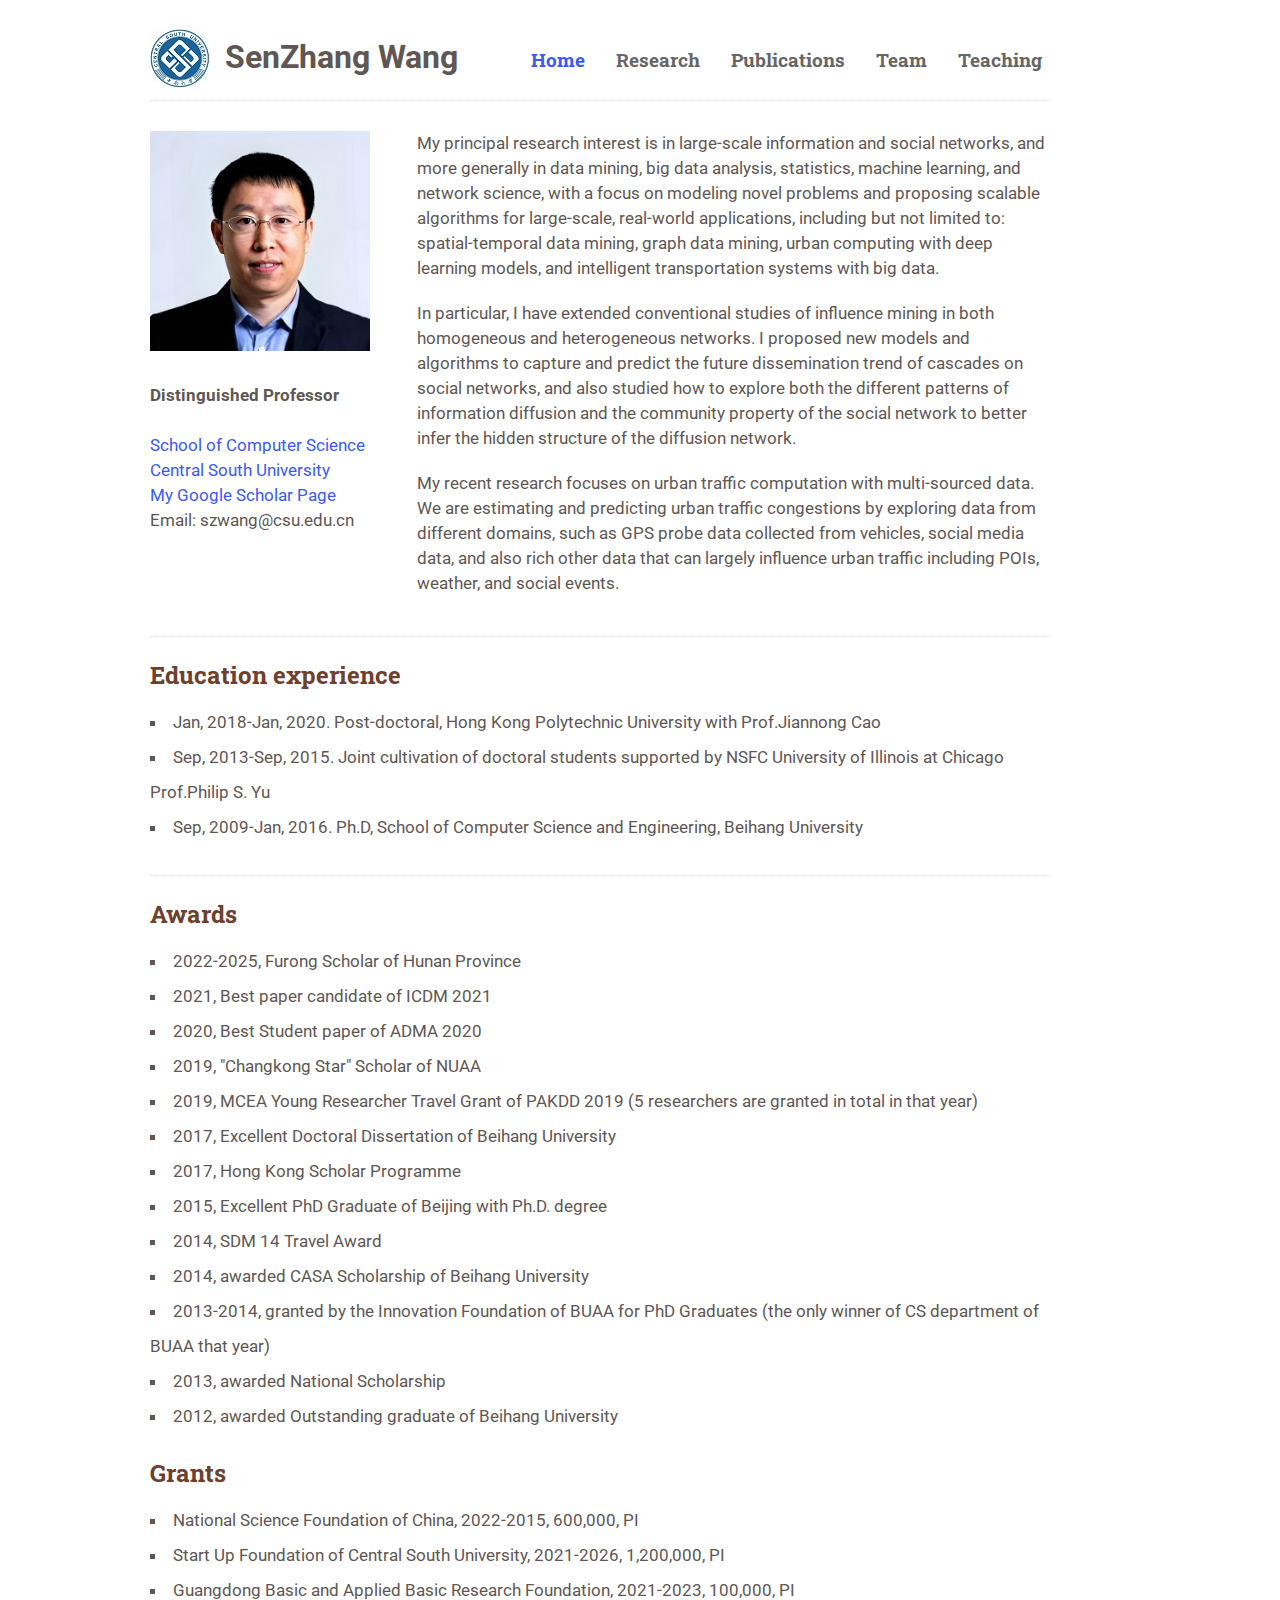
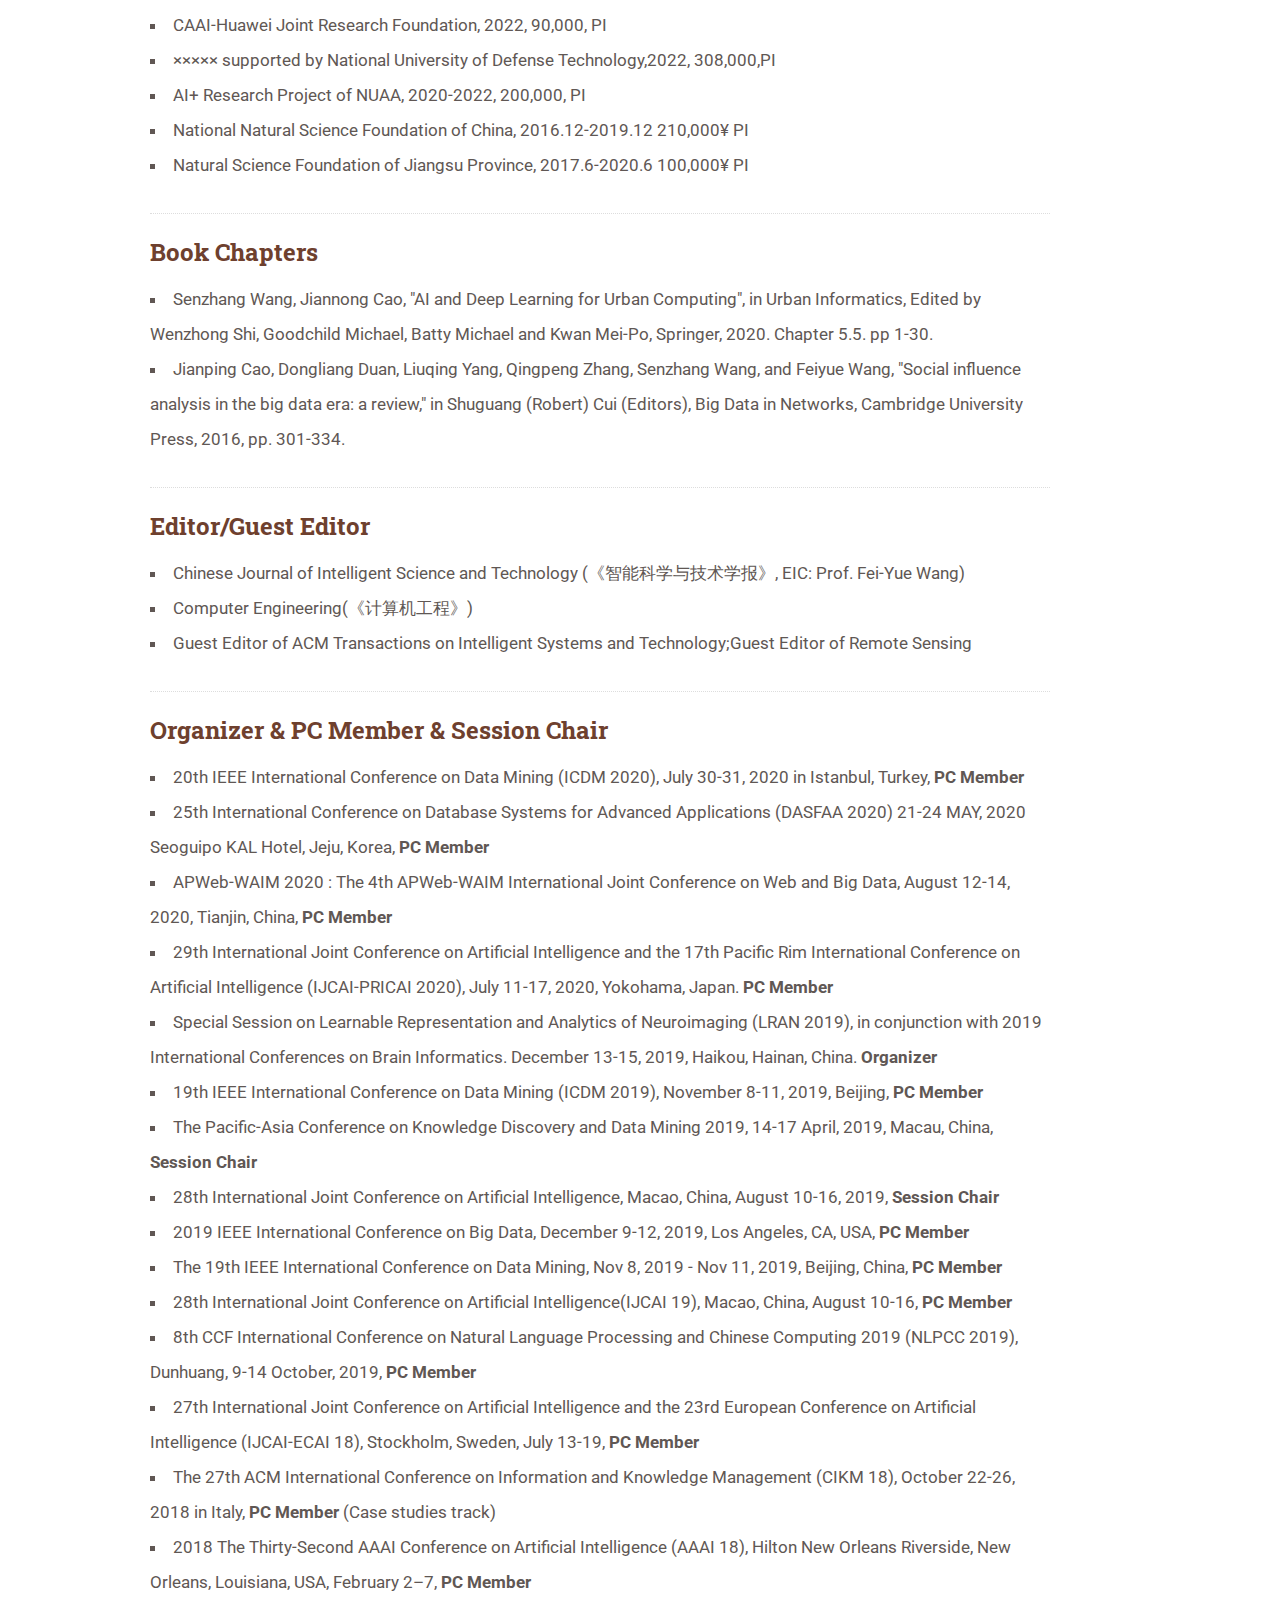
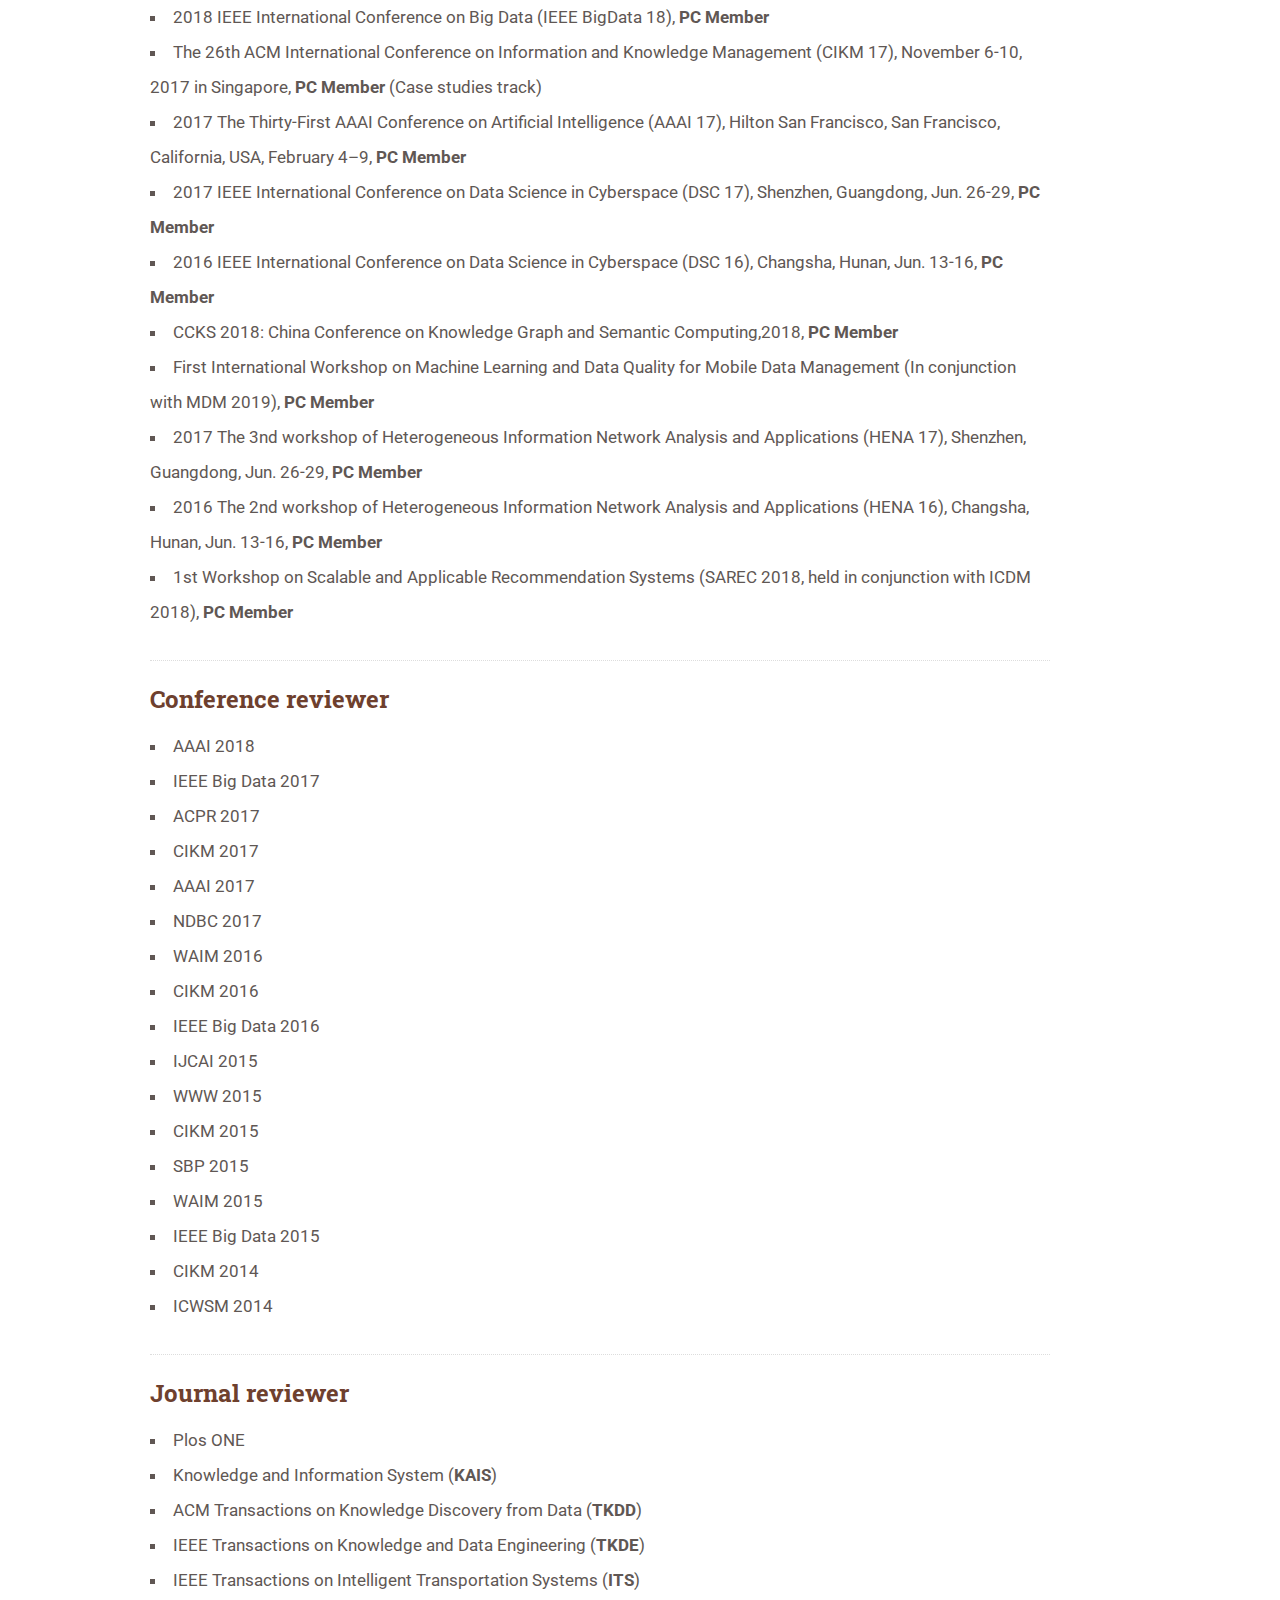
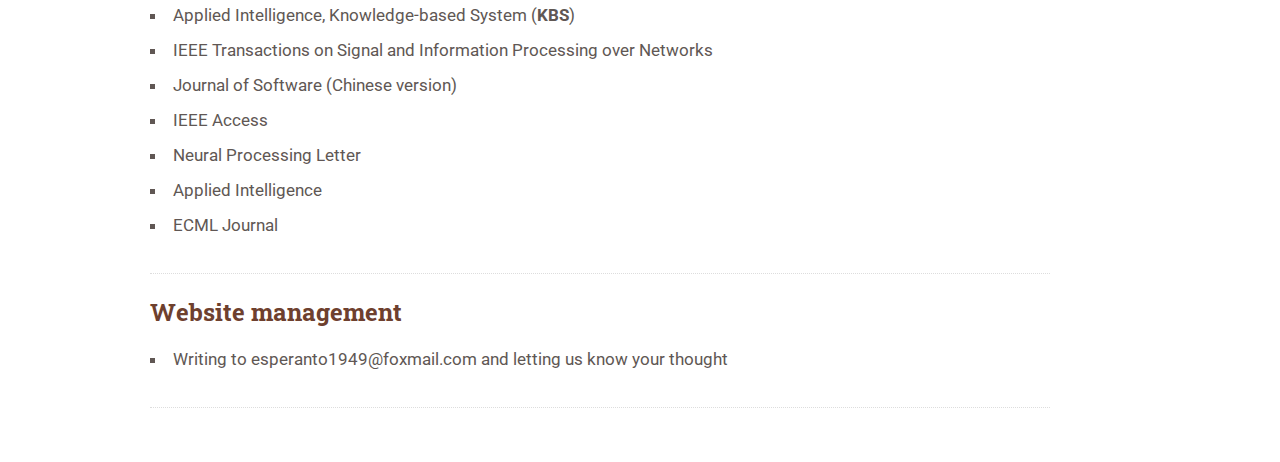
==== commit 6ea3a84e: "modify" ====
--- a/index.html
+++ b/index.html
@@ -90,7 +90,7 @@
         <h3><font size="5"><font color="#6E402E"><b>Education experience</b></font></font></h3> 
 			<ul   class="list square" > 
                 <li style="line-height: 35px">  Jan, 2018-Jan, 2020. Post-doctoral, Hong Kong Polytechnic University with Prof.Jiannong Cao</li>
-                <li style="line-height: 35px">  Sep, 2013-Sep, 2016. Joint cultivation of doctoral students supported by NSFC University of Illinois at Chicago Prof.Philip S. Yu</li>
+                <li style="line-height: 35px">  Sep, 2013-Sep, 2015. Joint cultivation of doctoral students supported by NSFC University of Illinois at Chicago Prof.Philip S. Yu</li>
                 <li style="line-height: 35px">  Sep, 2009-Jan, 2016. Ph.D, School of Computer Science and Engineering, Beihang University</li>
             </ul>
 
@@ -98,7 +98,10 @@
 
         <h3><font size="5"><font color="#6E402E"><b>Awards</b></font></font></h3> 
 			<ul   class="list square" >  
-                <li style="line-height: 35px">  "Changkong Star" Scholar of NUAA</li>
+                <li style="line-height: 35px">  2022-2025, Furong Scholar of Hunan Province</li>
+                <li style="line-height: 35px">  2021, Best paper candidate of ICDM 2021</li>
+                <li style="line-height: 35px">  2020, Best Student paper of ADMA 2020</li>
+                <li style="line-height: 35px">  2019, "Changkong Star" Scholar of NUAA</li>
                 <li style="line-height: 35px">  2019, MCEA Young Researcher Travel Grant of PAKDD 2019 (5 researchers are granted in total in that year)</li>
                 <li style="line-height: 35px">  2017, Excellent Doctoral Dissertation of Beihang University</li>
                 <li style="line-height: 35px">  2017, Hong Kong Scholar Programme</li>
@@ -110,18 +113,21 @@
                 <li style="line-height: 35px">  2012, awarded Outstanding graduate of Beihang University</li>
             </ul> 
 
-		<div class="divider line"></div>
-
         <h3><font size="5"><font color="#6E402E"><b>Grants</b></font></font></h3> 
 			<ul   class="list square" >  
-                <li style="line-height: 35px">  CCF-Tencent Open Research Fund, 2019.10-2020.10 150,000¥ PI</li>
+                <li style="line-height: 35px">  National Science Foundation of China, 2022-2015, 600,000, PI</li>
+                <li style="line-height: 35px">  Start Up Foundation of Central South University, 2021-2026, 1,200,000, PI</li>
+                <li style="line-height: 35px">  Guangdong Basic and Applied Basic Research Foundation, 2021-2023, 100,000, PI</li>
+                <li style="line-height: 35px">  CAAI-Huawei Joint Research Foundation, 2022, 90,000, PI</li>
+                <li style="line-height: 35px">  ××××× supported by National University of Defense Technology,2022, 308,000,PI</li>
+                <li style="line-height: 35px">  AI+ Research Project of NUAA, 2020-2022, 200,000, PI</li>
                 <li style="line-height: 35px">  National Natural Science Foundation of China, 2016.12-2019.12 210,000¥ PI</li>
                 <li style="line-height: 35px">  Natural Science Foundation of Jiangsu Province, 2017.6-2020.6 100,000¥ PI</li>
             </ul> 
 
 		<div class="divider line"></div>
 
-        <h3><font size="5"><font color="#6E402E"><b>Monographs</b></font></font></h3> 
+        <h3><font size="5"><font color="#6E402E"><b>Book Chapters</b></font></font></h3> 
 			<ul   class="list square" >  
                 <li style="line-height: 35px">  Senzhang Wang, Jiannong Cao, "AI and Deep Learning for Urban Computing", in Urban Informatics, Edited by Wenzhong Shi, Goodchild Michael, Batty Michael and Kwan Mei-Po, Springer, 2020. Chapter 5.5. pp 1-30.</li>
                 <li style="line-height: 35px">  Jianping Cao, Dongliang Duan, Liuqing Yang, Qingpeng Zhang, Senzhang Wang, and Feiyue Wang, "Social influence analysis in the big data era: a review," in Shuguang (Robert) Cui (Editors), Big Data in Networks, Cambridge University Press, 2016, pp. 301-334.</li>
@@ -129,11 +135,11 @@
 
 		<div class="divider line"></div>
 
-        <h3><font size="5"><font color="#6E402E"><b>Associate Editor/Editor</b></font></font></h3>
+        <h3><font size="5"><font color="#6E402E"><b>Editor/Guest Editor</b></font></font></h3>
 			<ul   class="list square" >  
                 <li style="line-height: 35px">  Chinese Journal of Intelligent Science and Technology (《智能科学与技术学报》, EIC: Prof. Fei-Yue Wang)</li>
                 <li style="line-height: 35px">  Computer Engineering(《计算机工程》)</li>
-                <li style="line-height: 35px">  Current Chinese Computer Science (EIC: Prof. Wenwu Yu)</li>
+                <li style="line-height: 35px">  Guest Editor of ACM Transactions on Intelligent Systems and Technology;Guest Editor of Remote Sensing</li>
             </ul> 
 
 		<div class="divider line"></div>
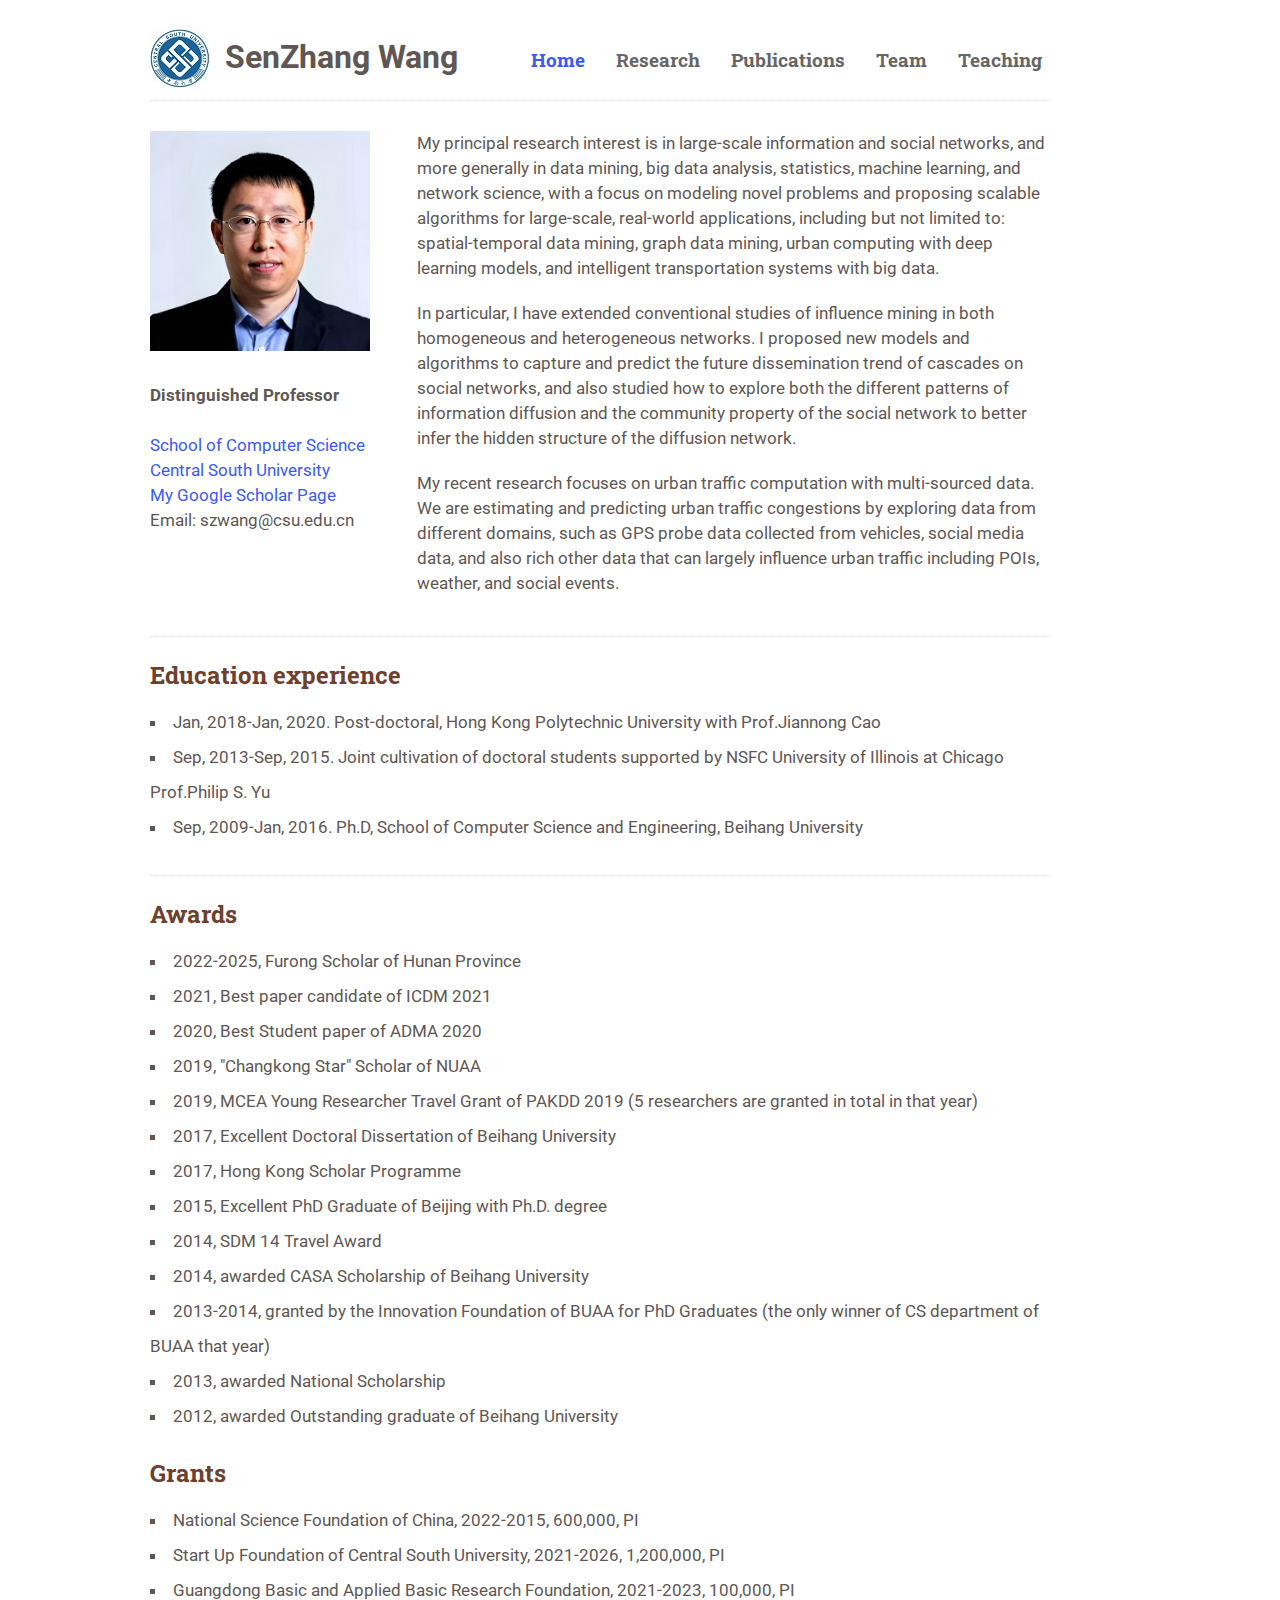
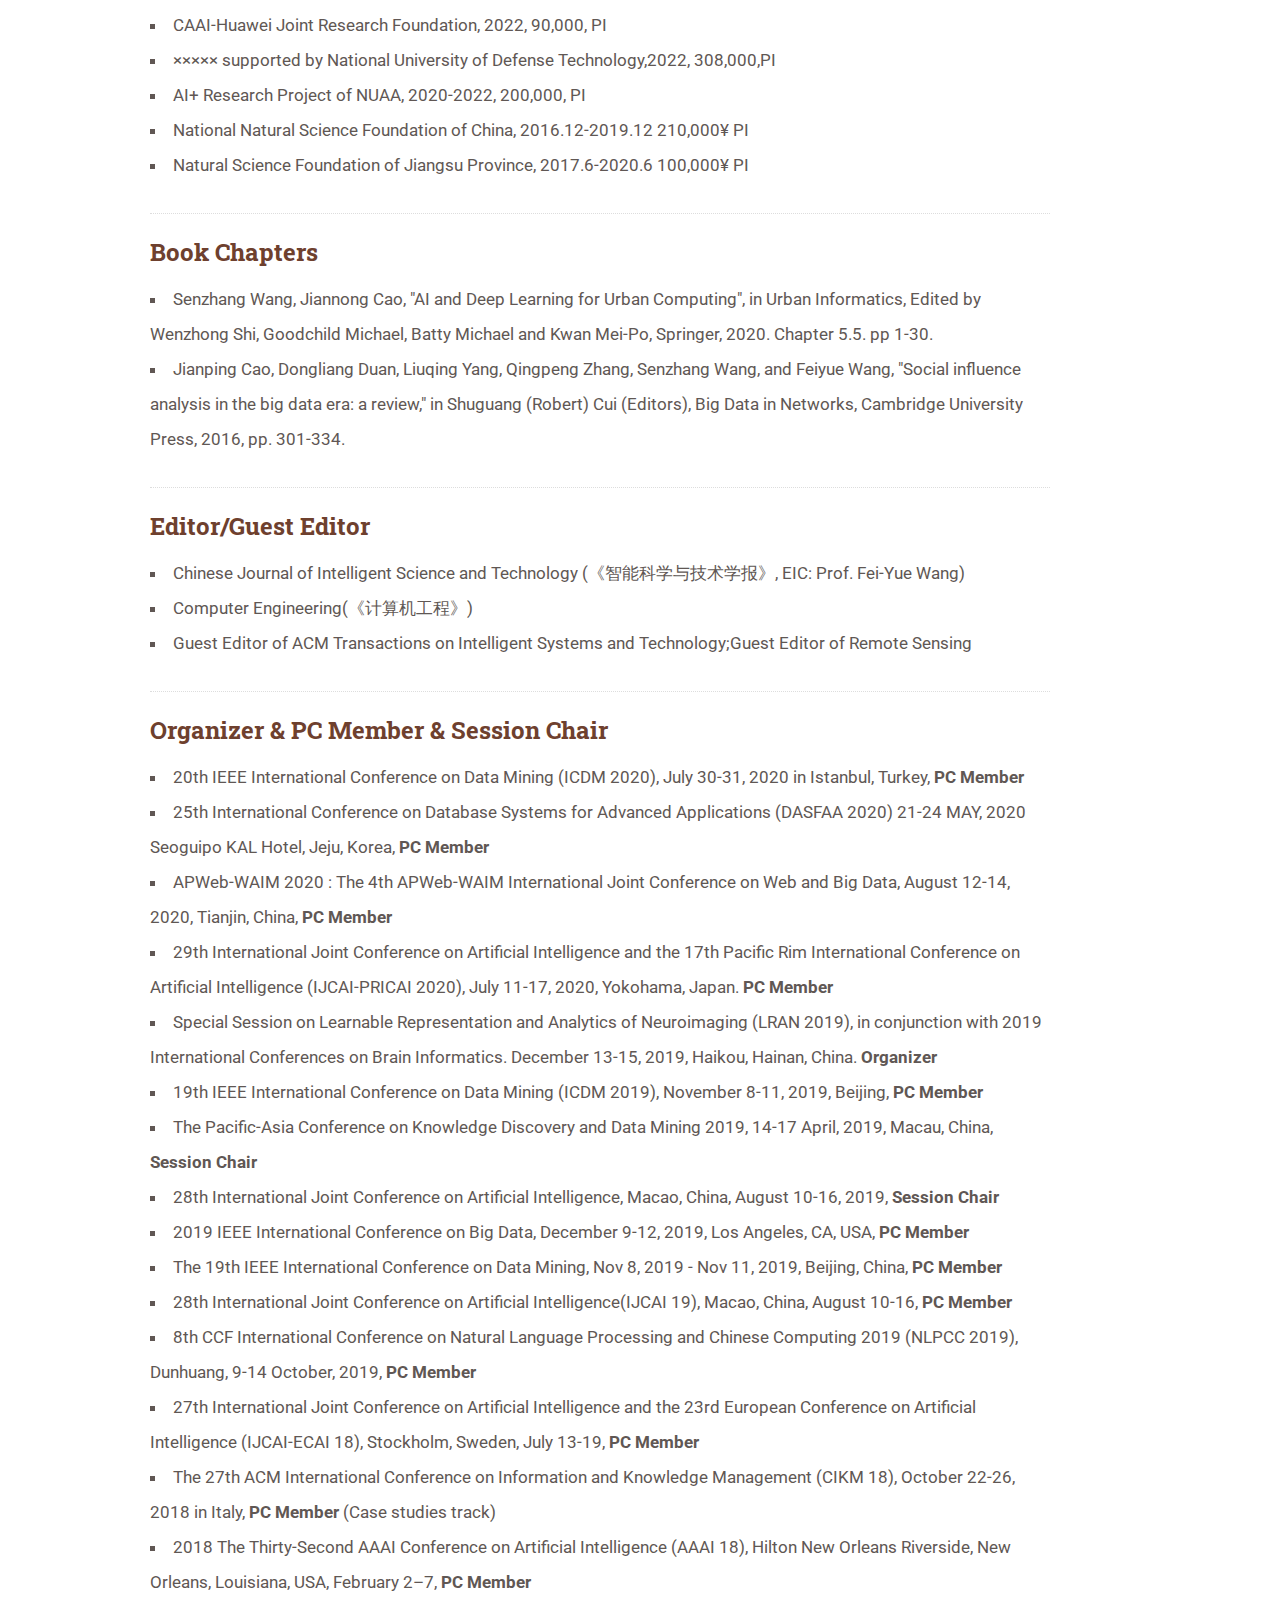
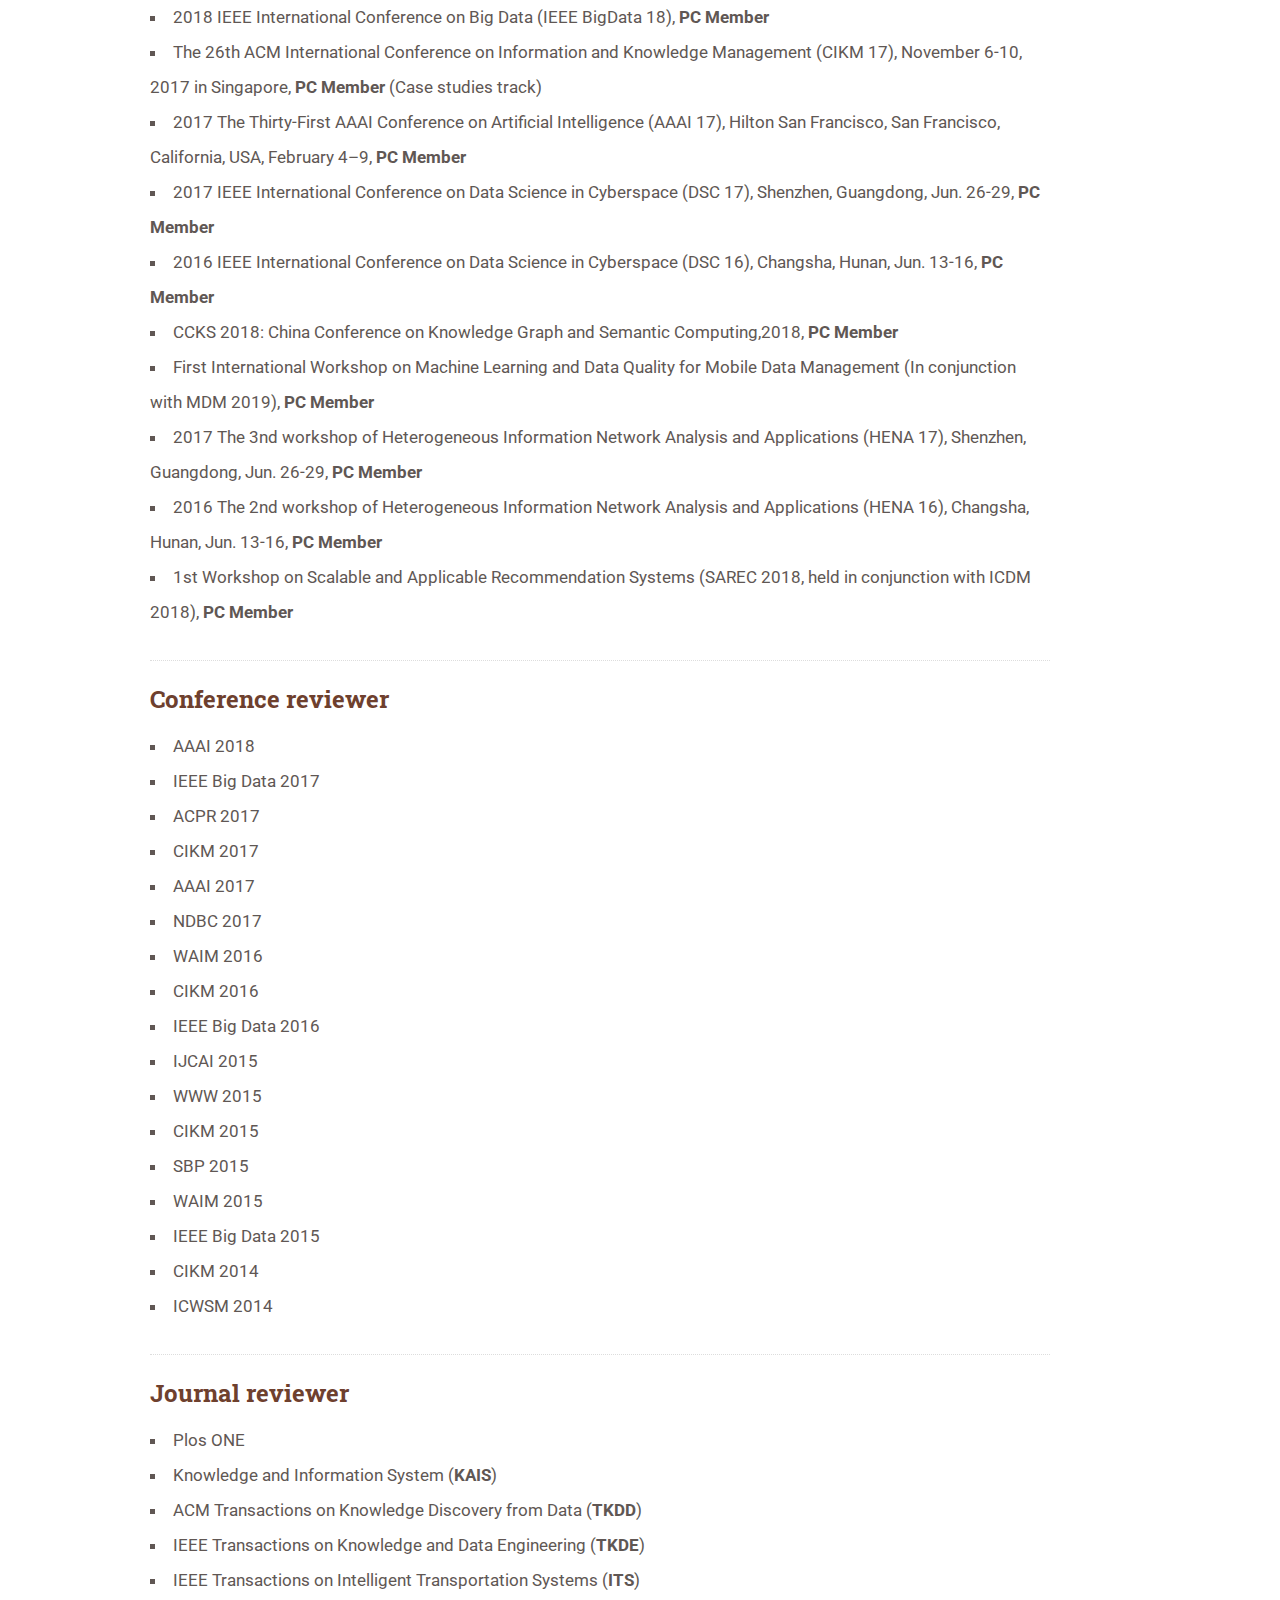
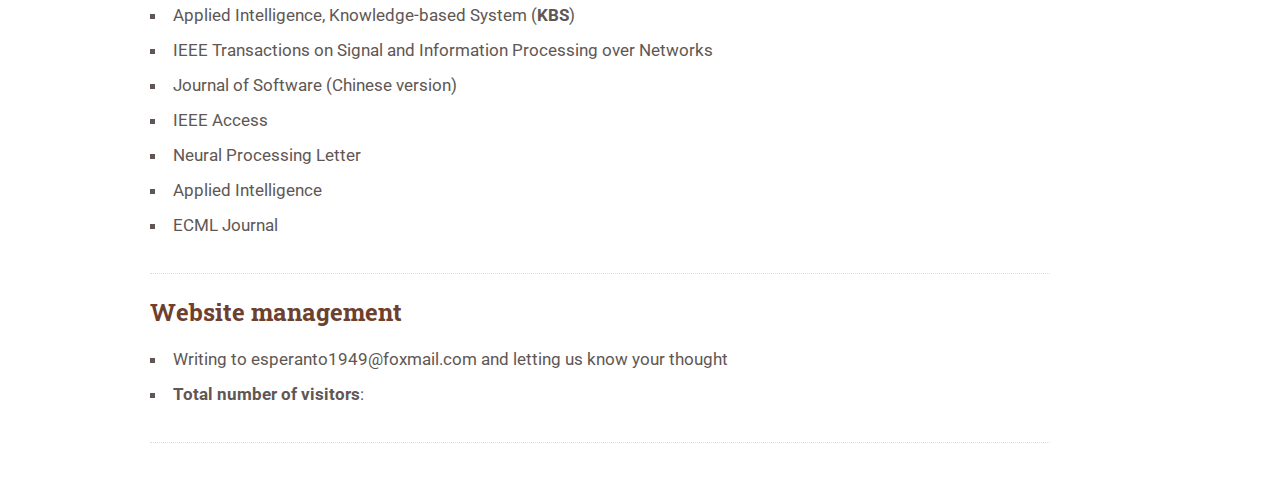
==== commit 84755f1a: "Update index.html" ====
--- a/index.html
+++ b/index.html
@@ -219,6 +219,11 @@
         <h3><font size="5"><font color="#6E402E"><b>Website management</b></font></font></h3> 
 			<ul   class="list square" >  
                 <li style="line-height: 35px">  Writing to esperanto1949@foxmail.com and letting us know your thought</li>
+		<li style="line-height: 35px">  
+                    <script async src="//busuanzi.ibruce.info/busuanzi/2.3/busuanzi.pure.mini.js"></script>
+                    <link rel="stylesheet" href="https://use.fontawesome.com/releases/v5.3.1/css/all.css" integrity="sha384-mzrmE5qonljUremFsqc01SB46JvROS7bZs3IO2EmfFsd15uHvIt+Y8vEf7N7fWAU" crossorigin="anonymous">
+                    <span id="busuanzi_container_site_pv"><b>Total number of visitors</b>: <span id="busuanzi_value_site_pv"></span><i class="fa fa-spinner fa-spin"></i></span>
+                </li>
             </ul> 
 
 		<div class="divider line"></div>
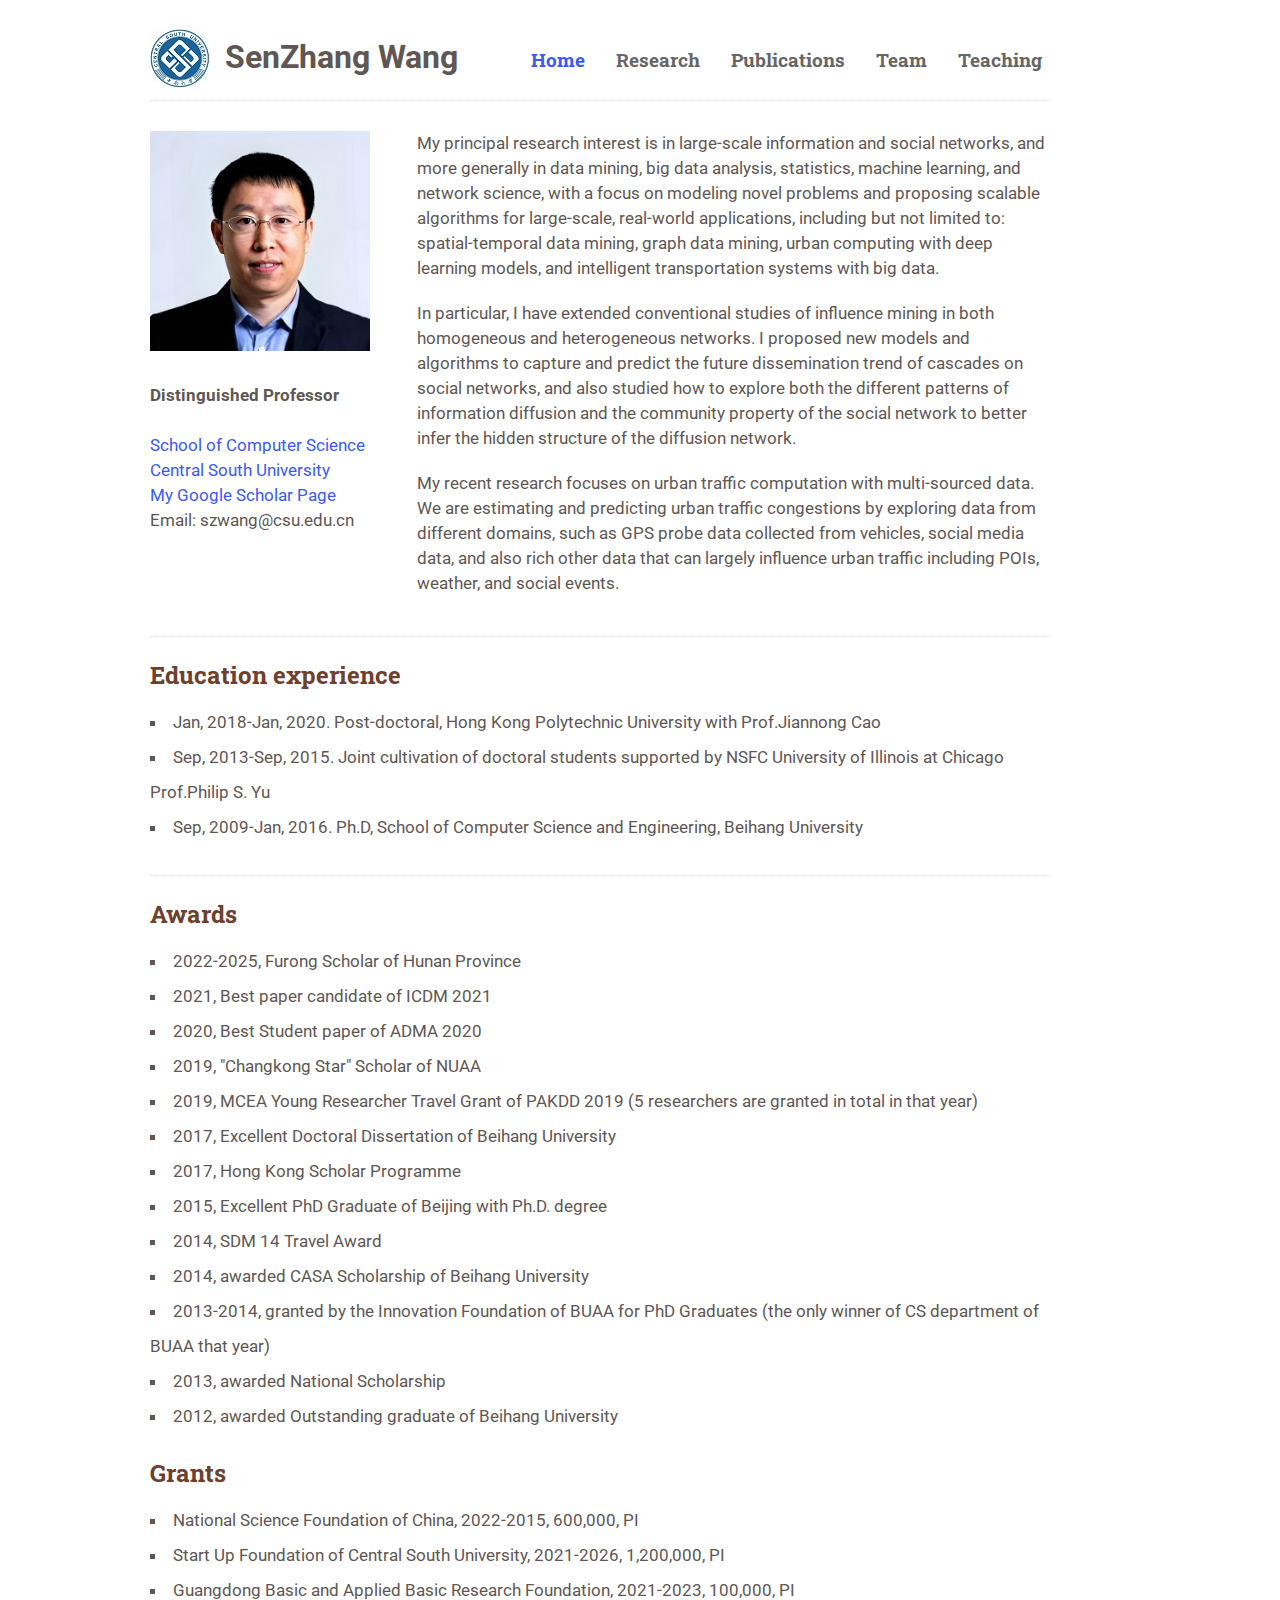
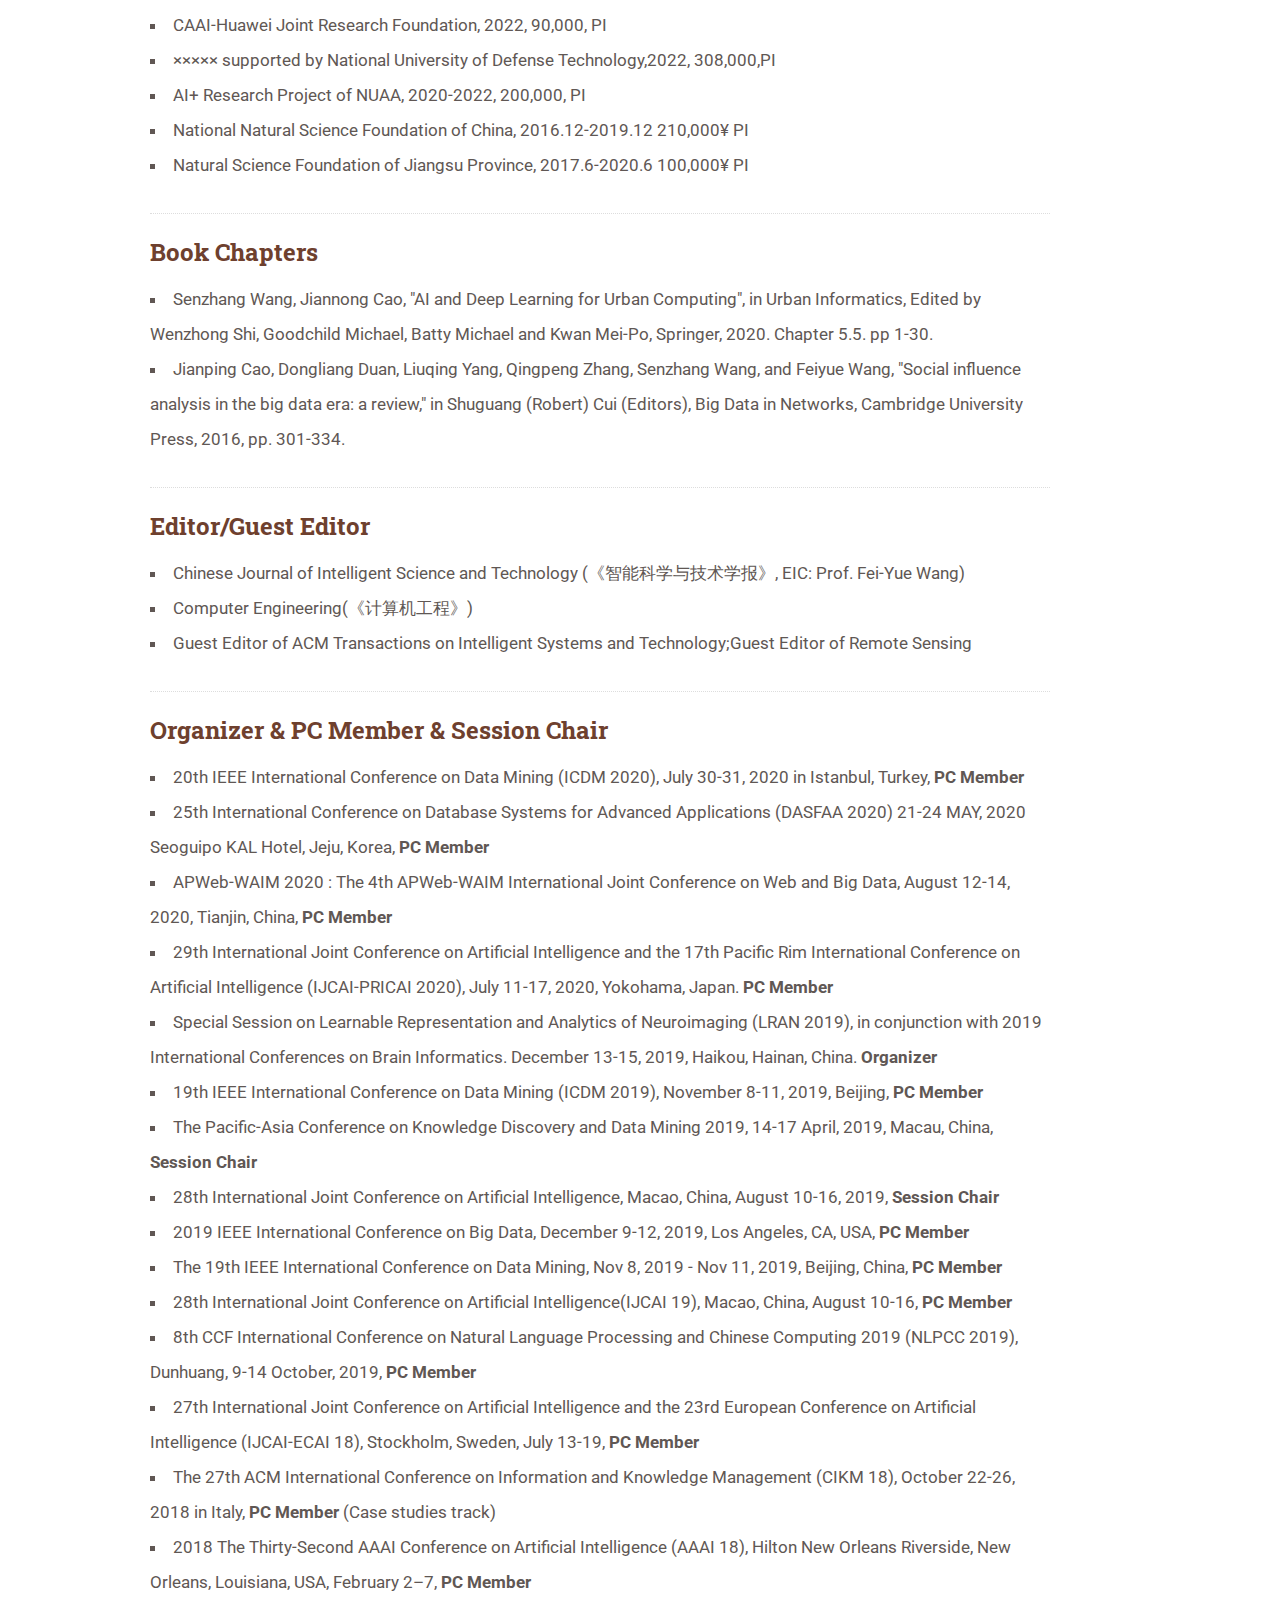
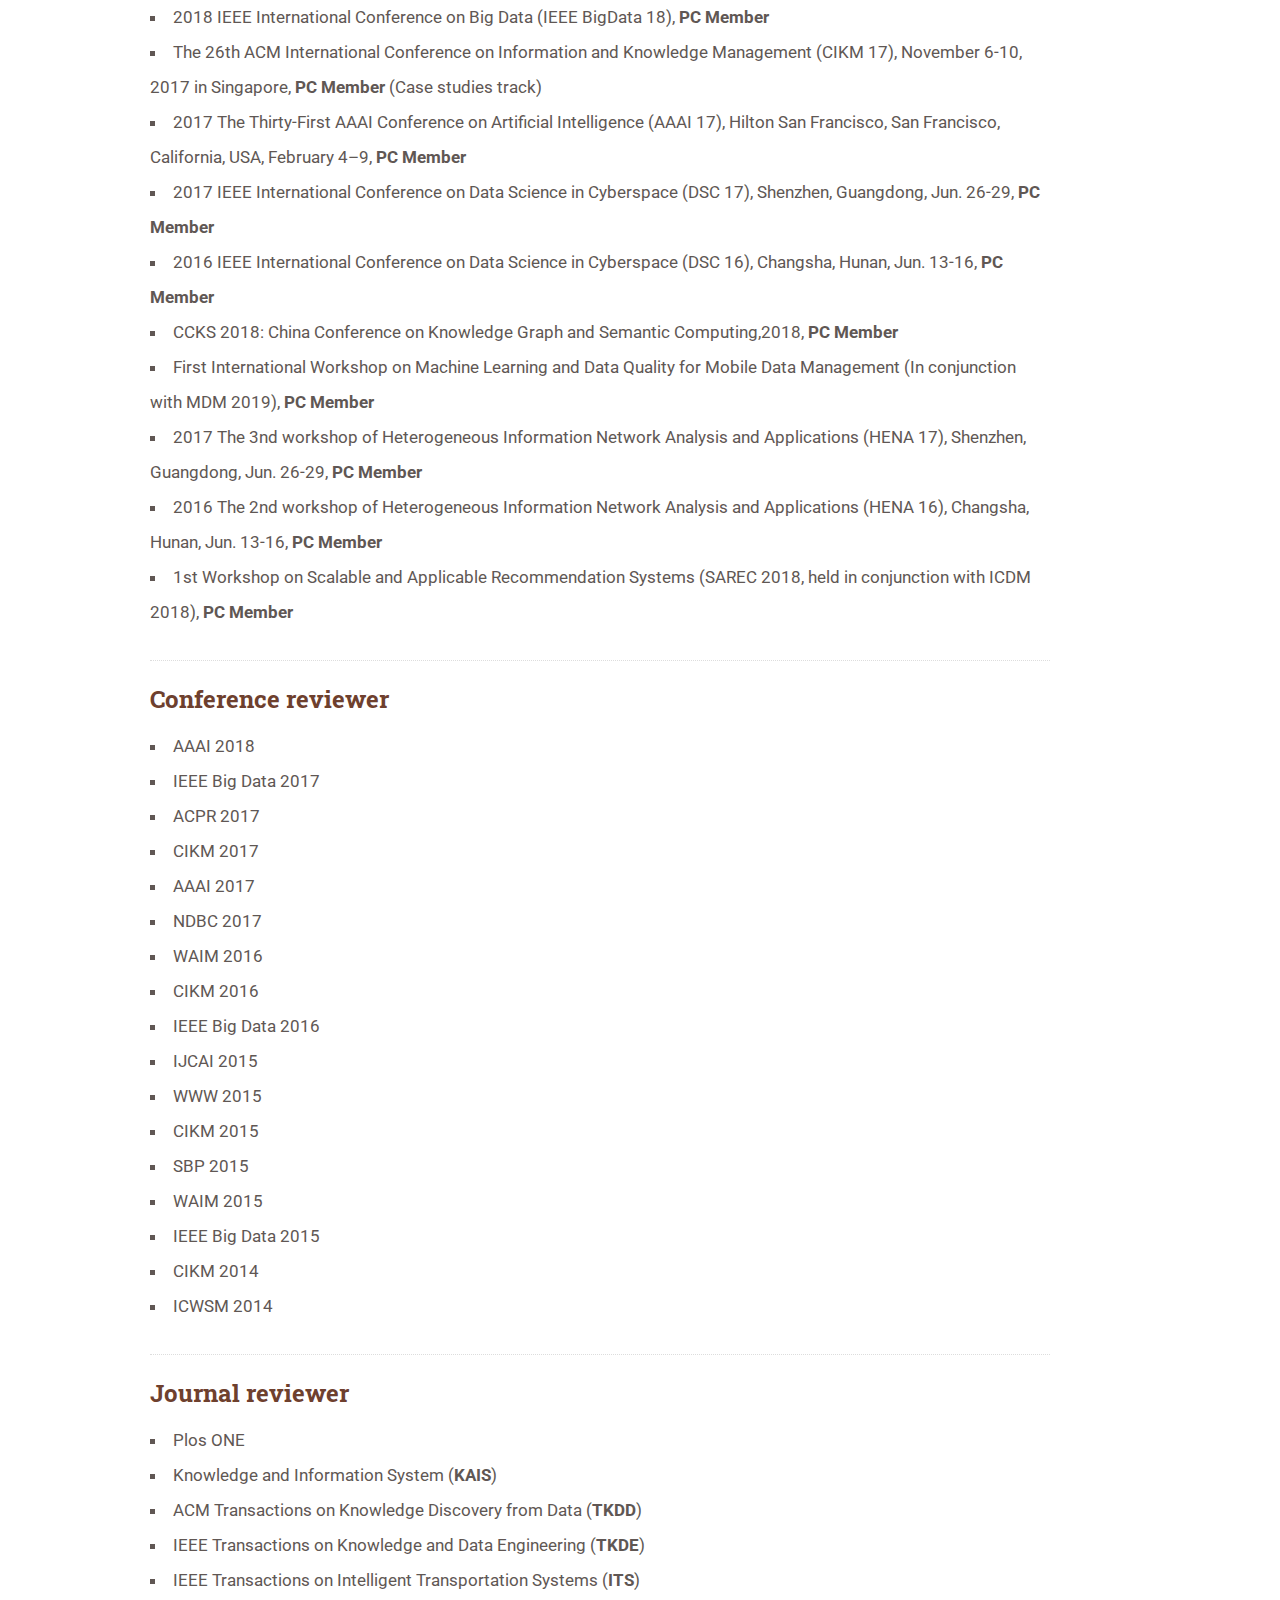
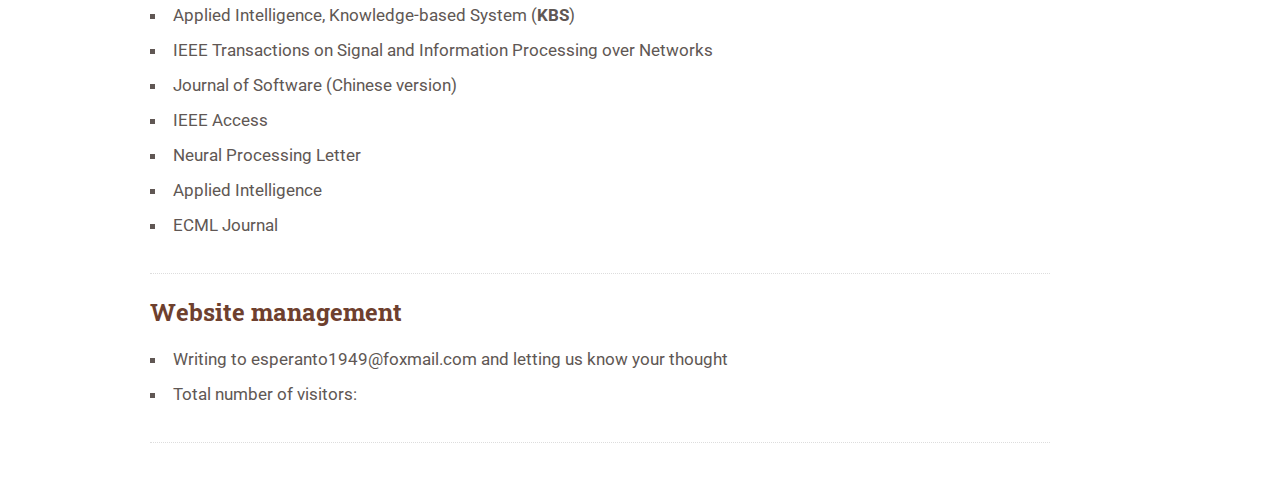
==== commit 0d596d7a: "Update index.html" ====
--- a/index.html
+++ b/index.html
@@ -221,8 +221,7 @@
                 <li style="line-height: 35px">  Writing to esperanto1949@foxmail.com and letting us know your thought</li>
 		<li style="line-height: 35px">  
                     <script async src="//busuanzi.ibruce.info/busuanzi/2.3/busuanzi.pure.mini.js"></script>
-                    <link rel="stylesheet" href="https://use.fontawesome.com/releases/v5.3.1/css/all.css" integrity="sha384-mzrmE5qonljUremFsqc01SB46JvROS7bZs3IO2EmfFsd15uHvIt+Y8vEf7N7fWAU" crossorigin="anonymous">
-                    <span id="busuanzi_container_site_pv"><b>Total number of visitors</b>: <span id="busuanzi_value_site_pv"></span><i class="fa fa-spinner fa-spin"></i></span>
+                    <span id="busuanzi_container_site_uv">Total number of visitors</b>: <span id="busuanzi_value_site_uv"></span></span>
                 </li>
             </ul> 
 
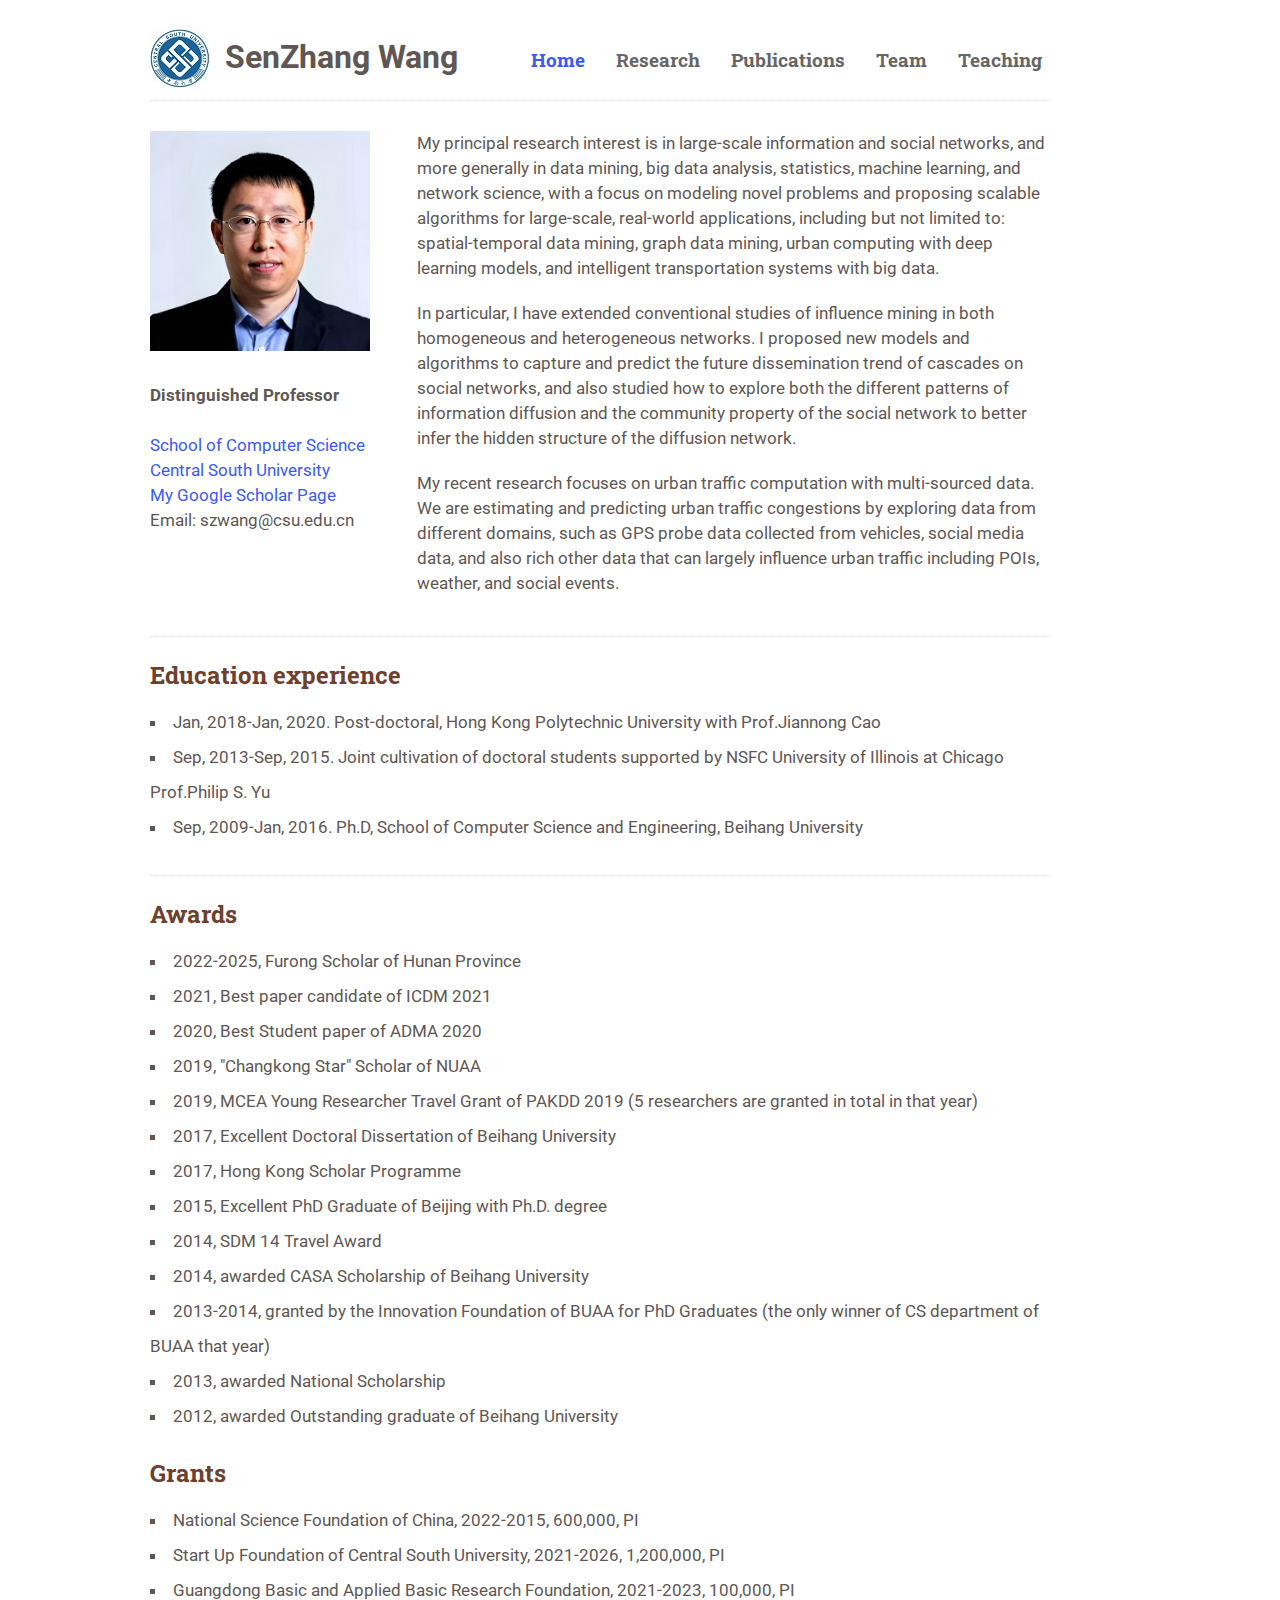
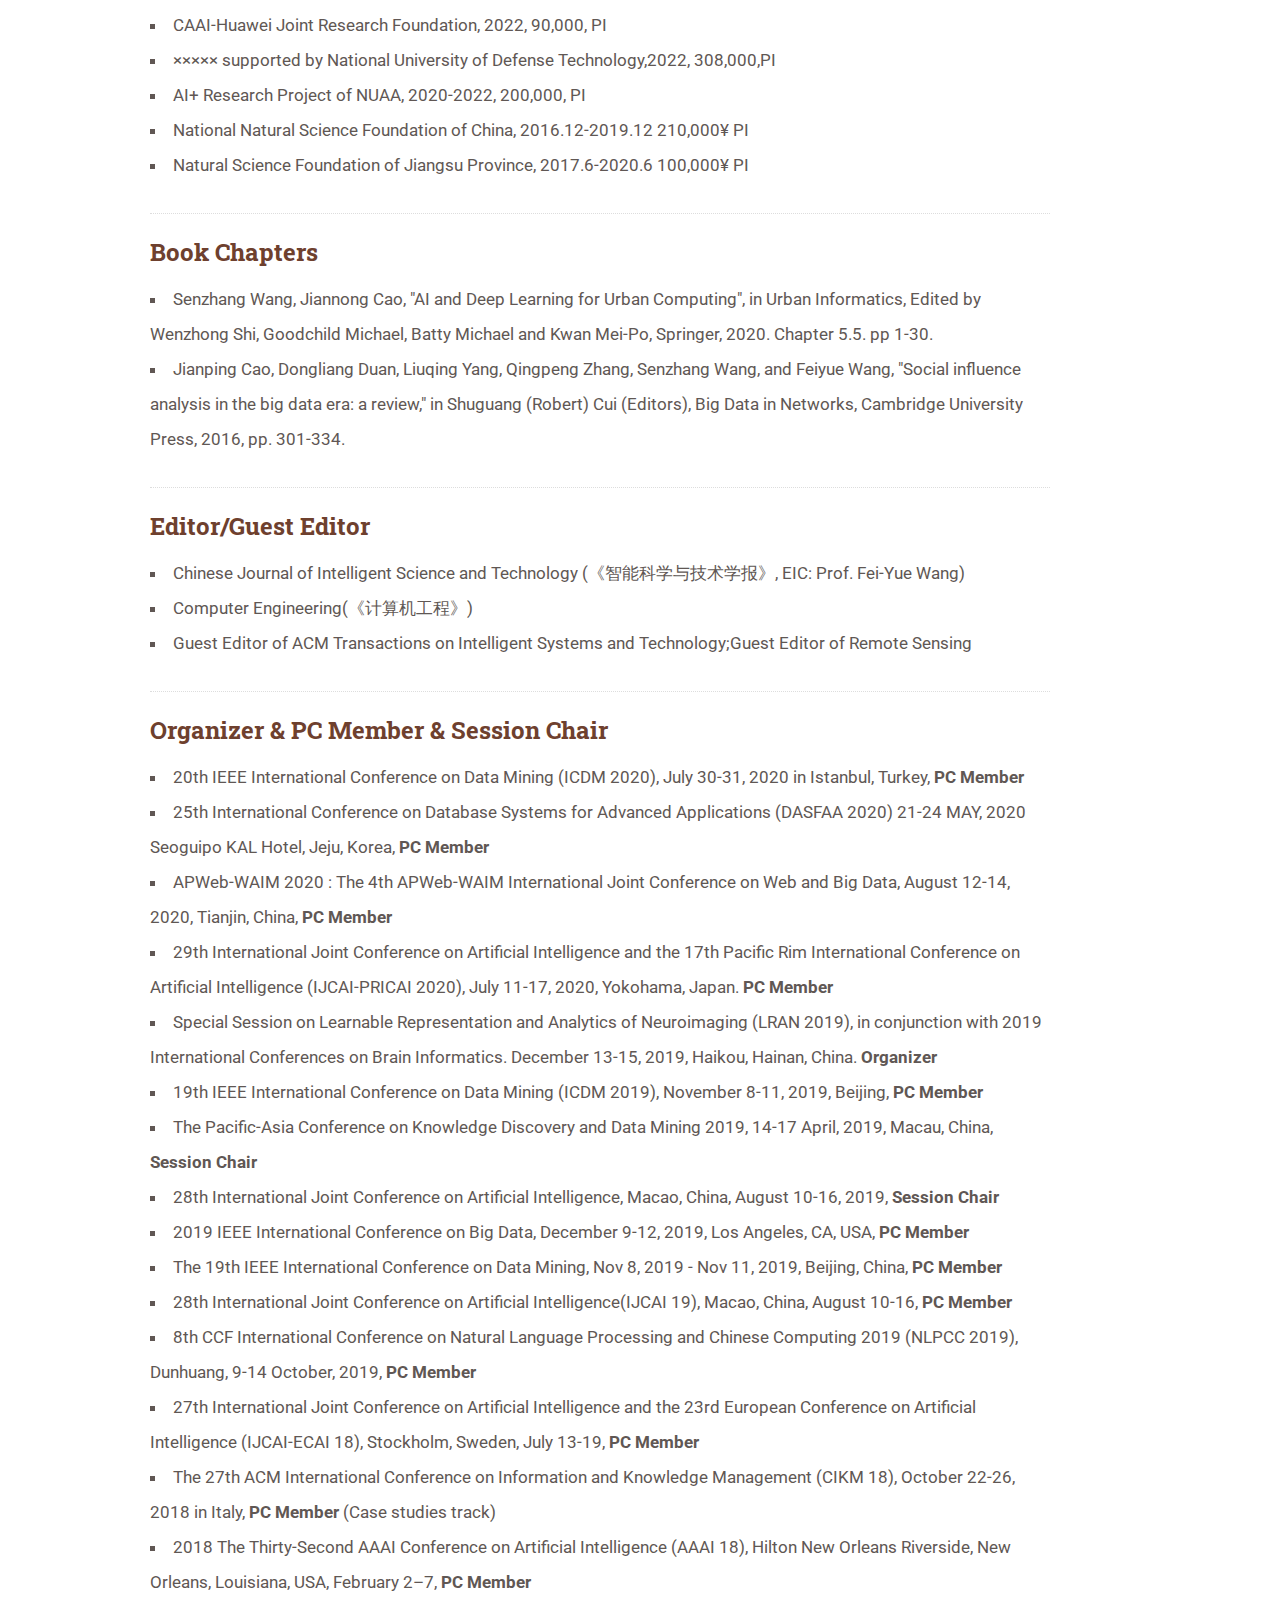
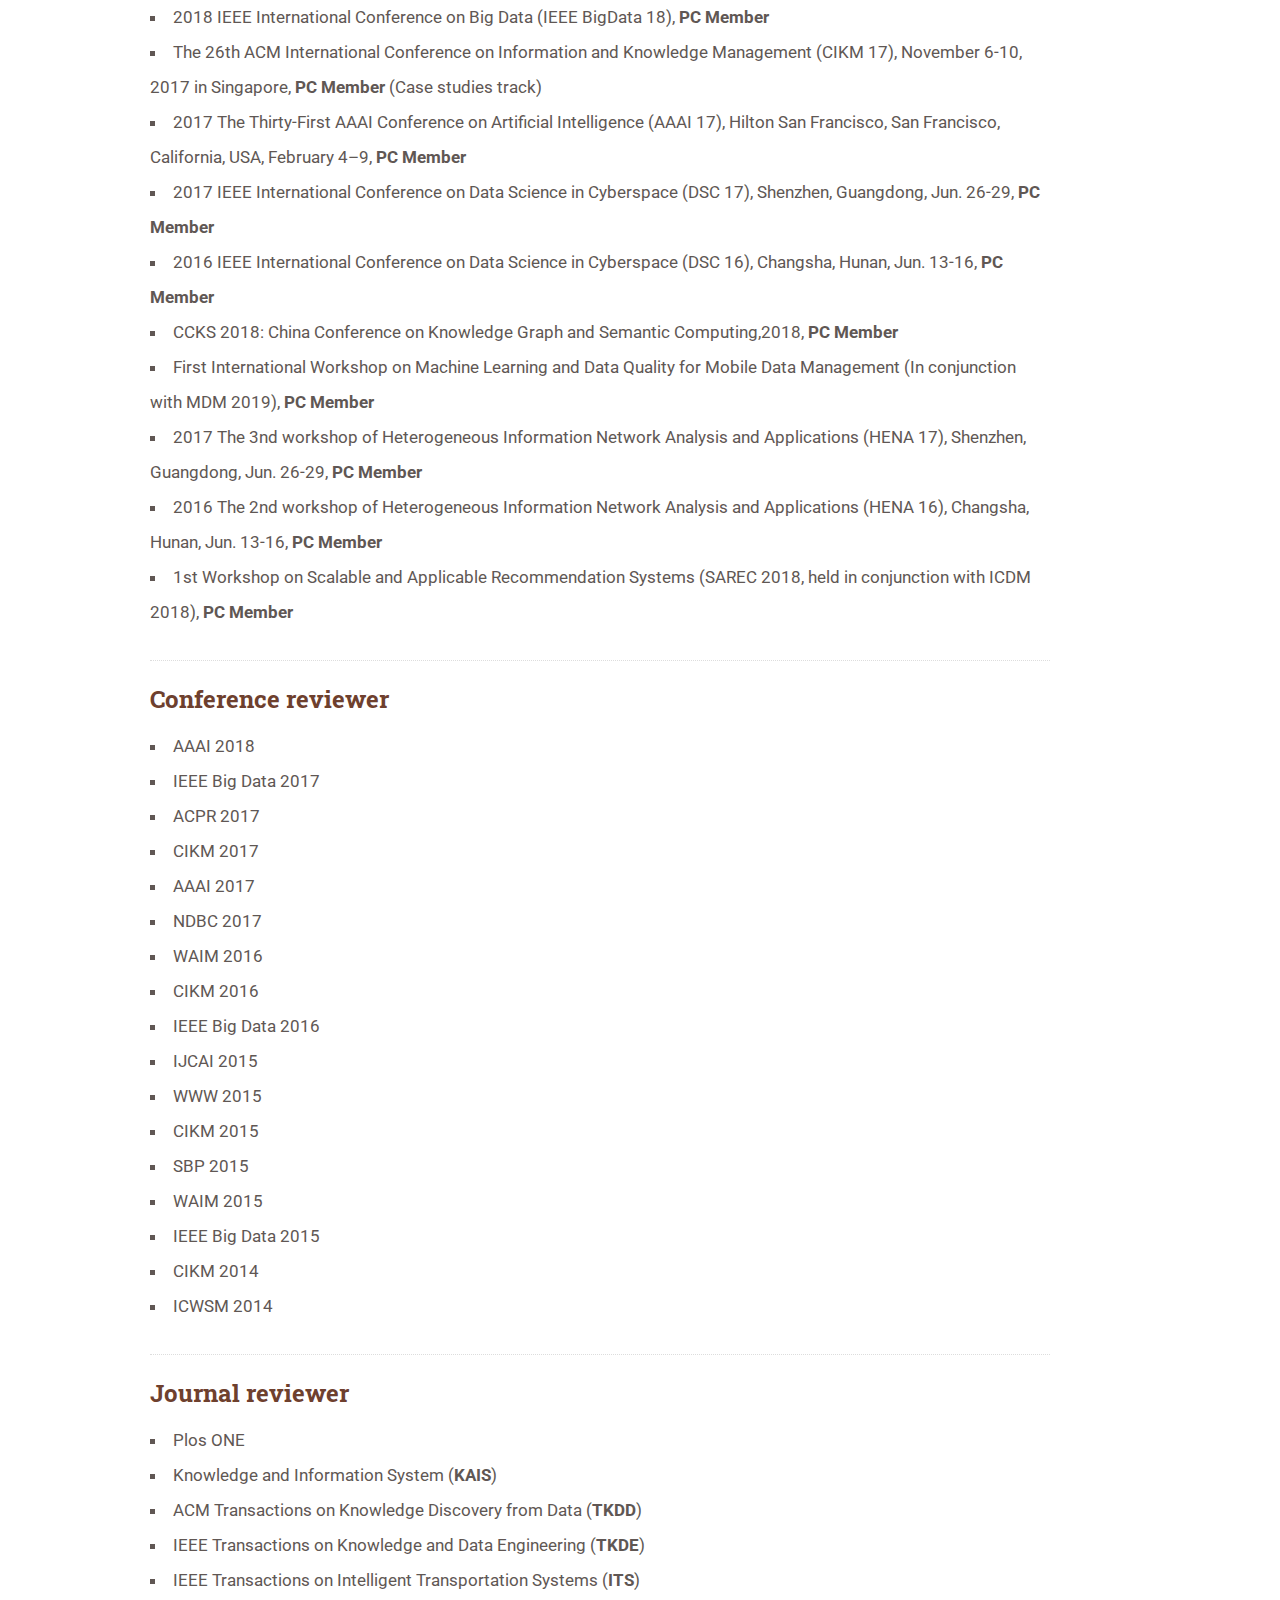
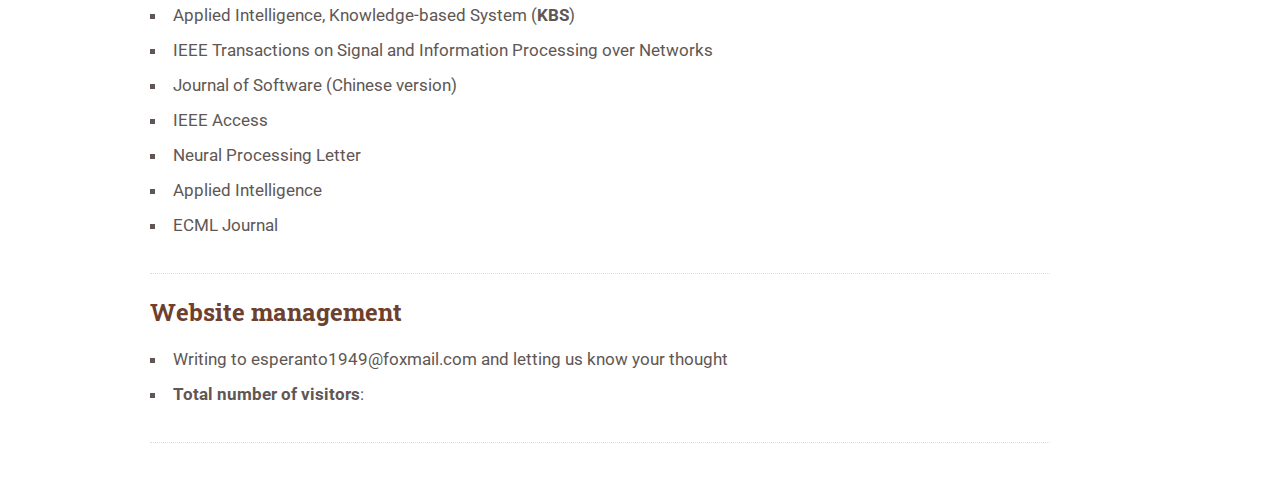
==== commit 71770d39: "Update index.html" ====
--- a/index.html
+++ b/index.html
@@ -221,7 +221,7 @@
                 <li style="line-height: 35px">  Writing to esperanto1949@foxmail.com and letting us know your thought</li>
 		<li style="line-height: 35px">  
                     <script async src="//busuanzi.ibruce.info/busuanzi/2.3/busuanzi.pure.mini.js"></script>
-                    <span id="busuanzi_container_site_uv">Total number of visitors</b>: <span id="busuanzi_value_site_uv"></span></span>
+                    <span id="busuanzi_container_site_uv"><b>Total number of visitors</b>: <span id="busuanzi_value_site_uv"></span></span>
                 </li>
             </ul> 
 
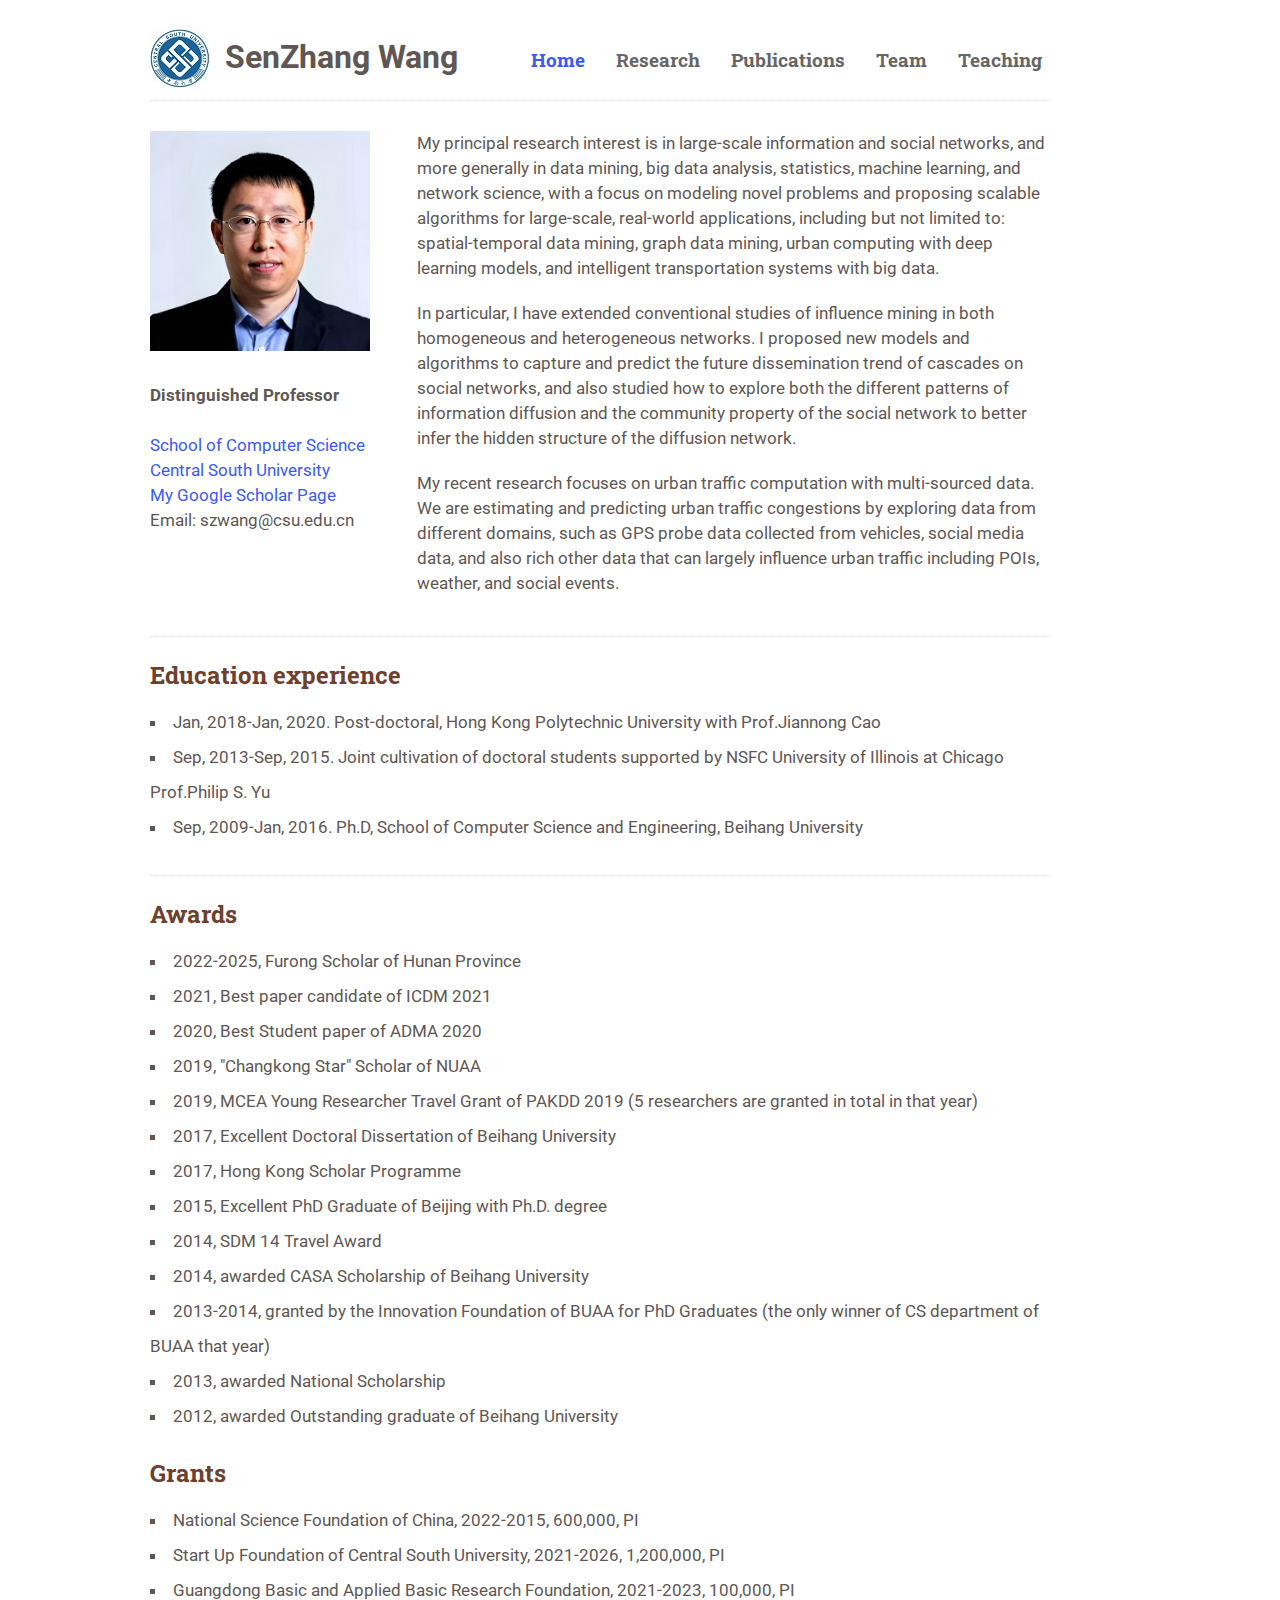
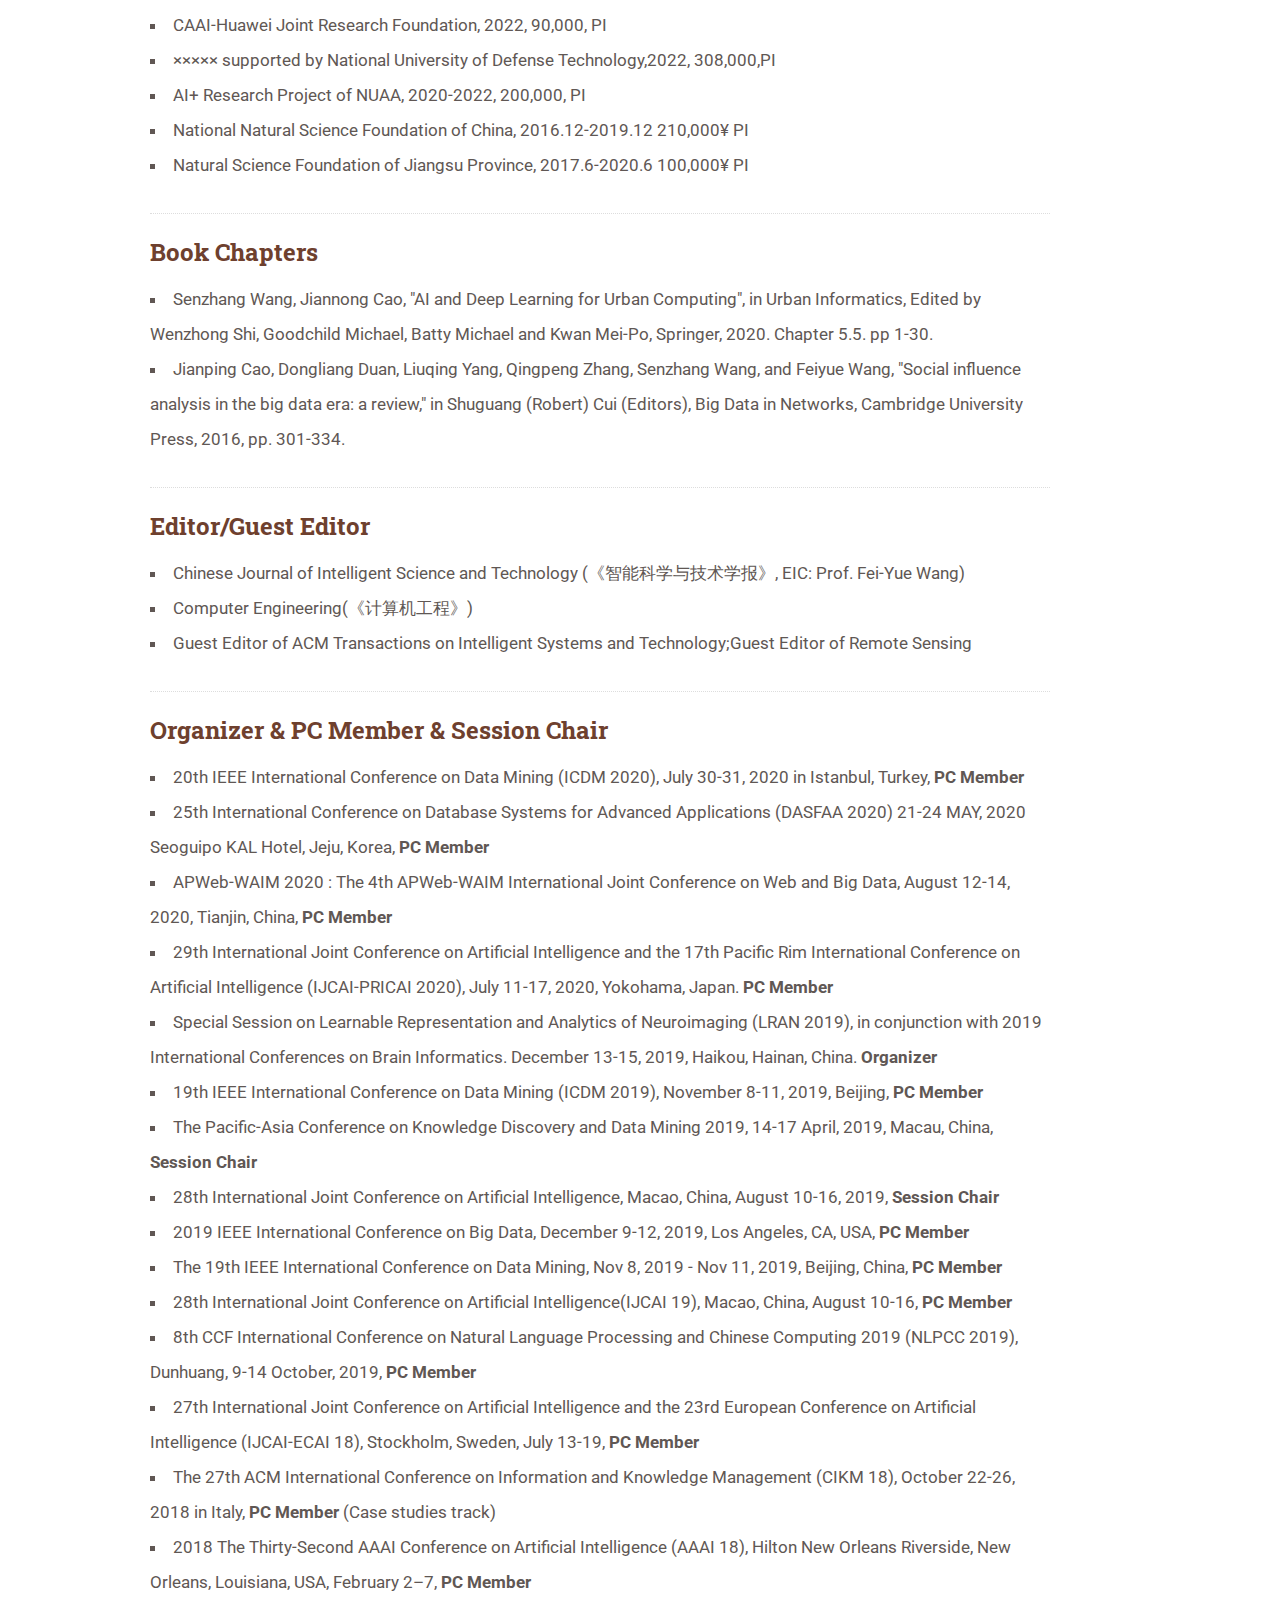
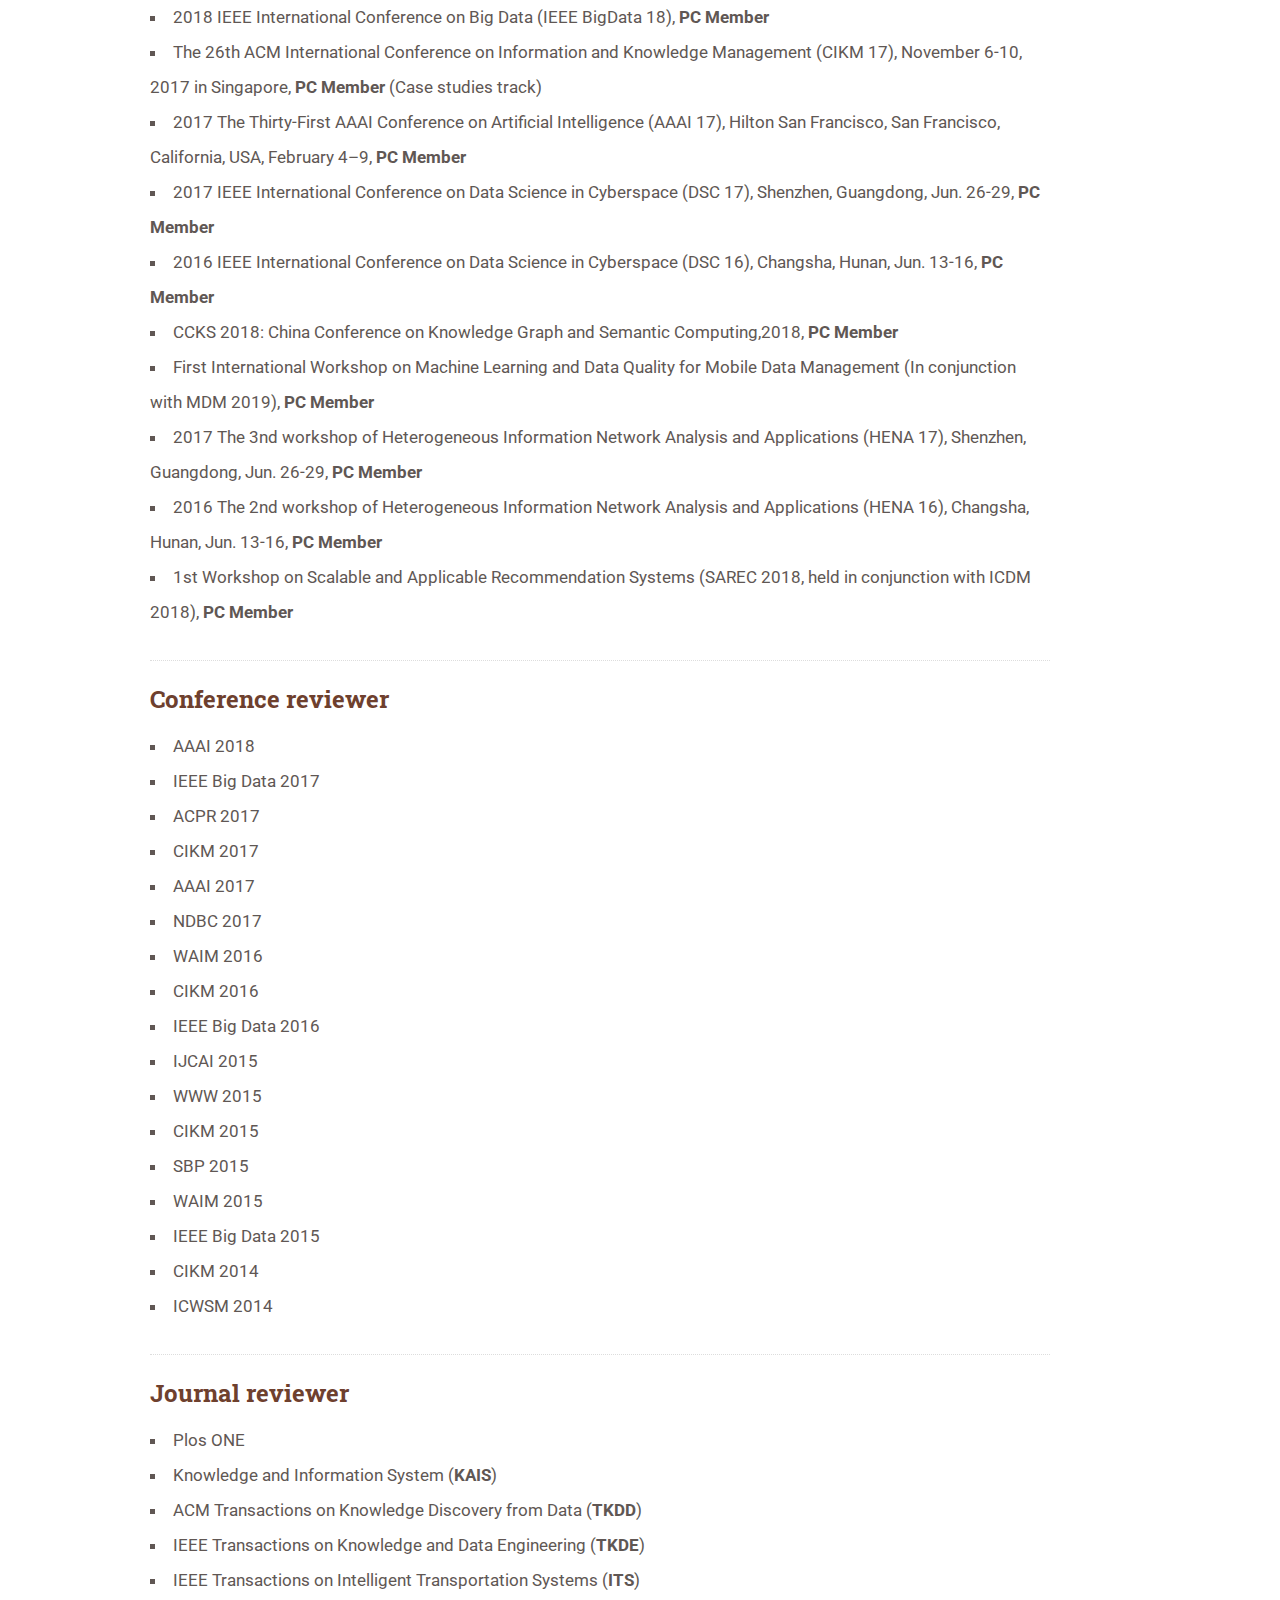
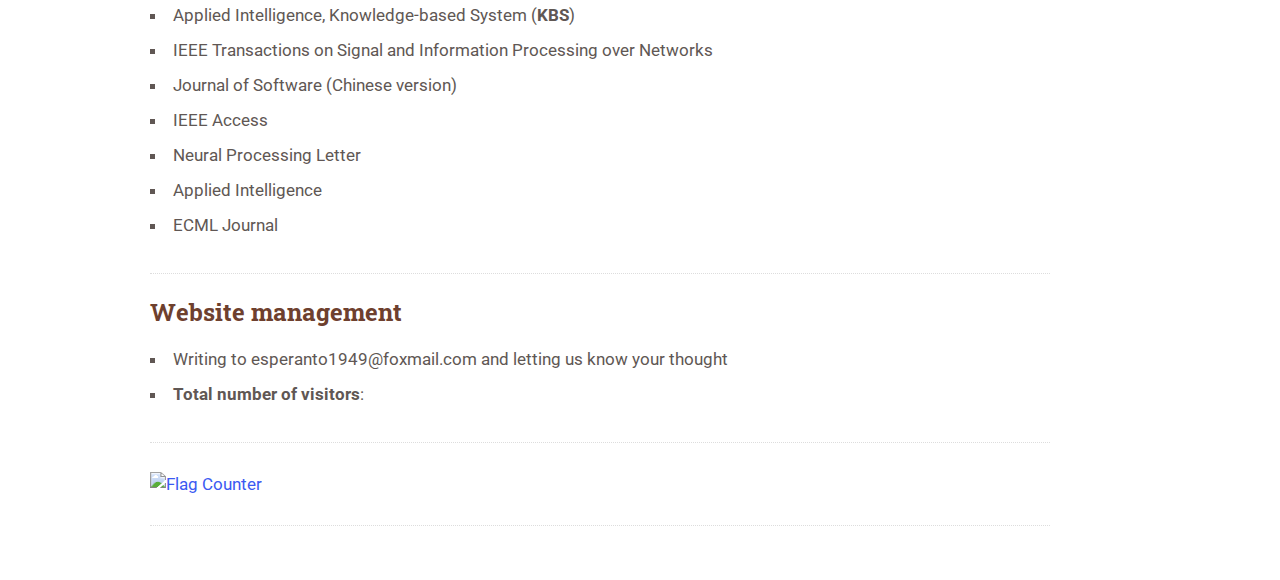
==== commit 247b32c9: "Update index.html" ====
--- a/index.html
+++ b/index.html
@@ -226,6 +226,10 @@
             </ul> 
 
 		<div class="divider line"></div>
+		    
+	<a href="https://info.flagcounter.com/F3aA"><img src="https://s11.flagcounter.com/map/F3aA/size_l/txt_000000/border_CCCCCC/pageviews_1/viewers_0/flags_0/" alt="Flag Counter" border="0"></a>
+        
+        <div class="divider line"></div>
 <br>
 				
 				
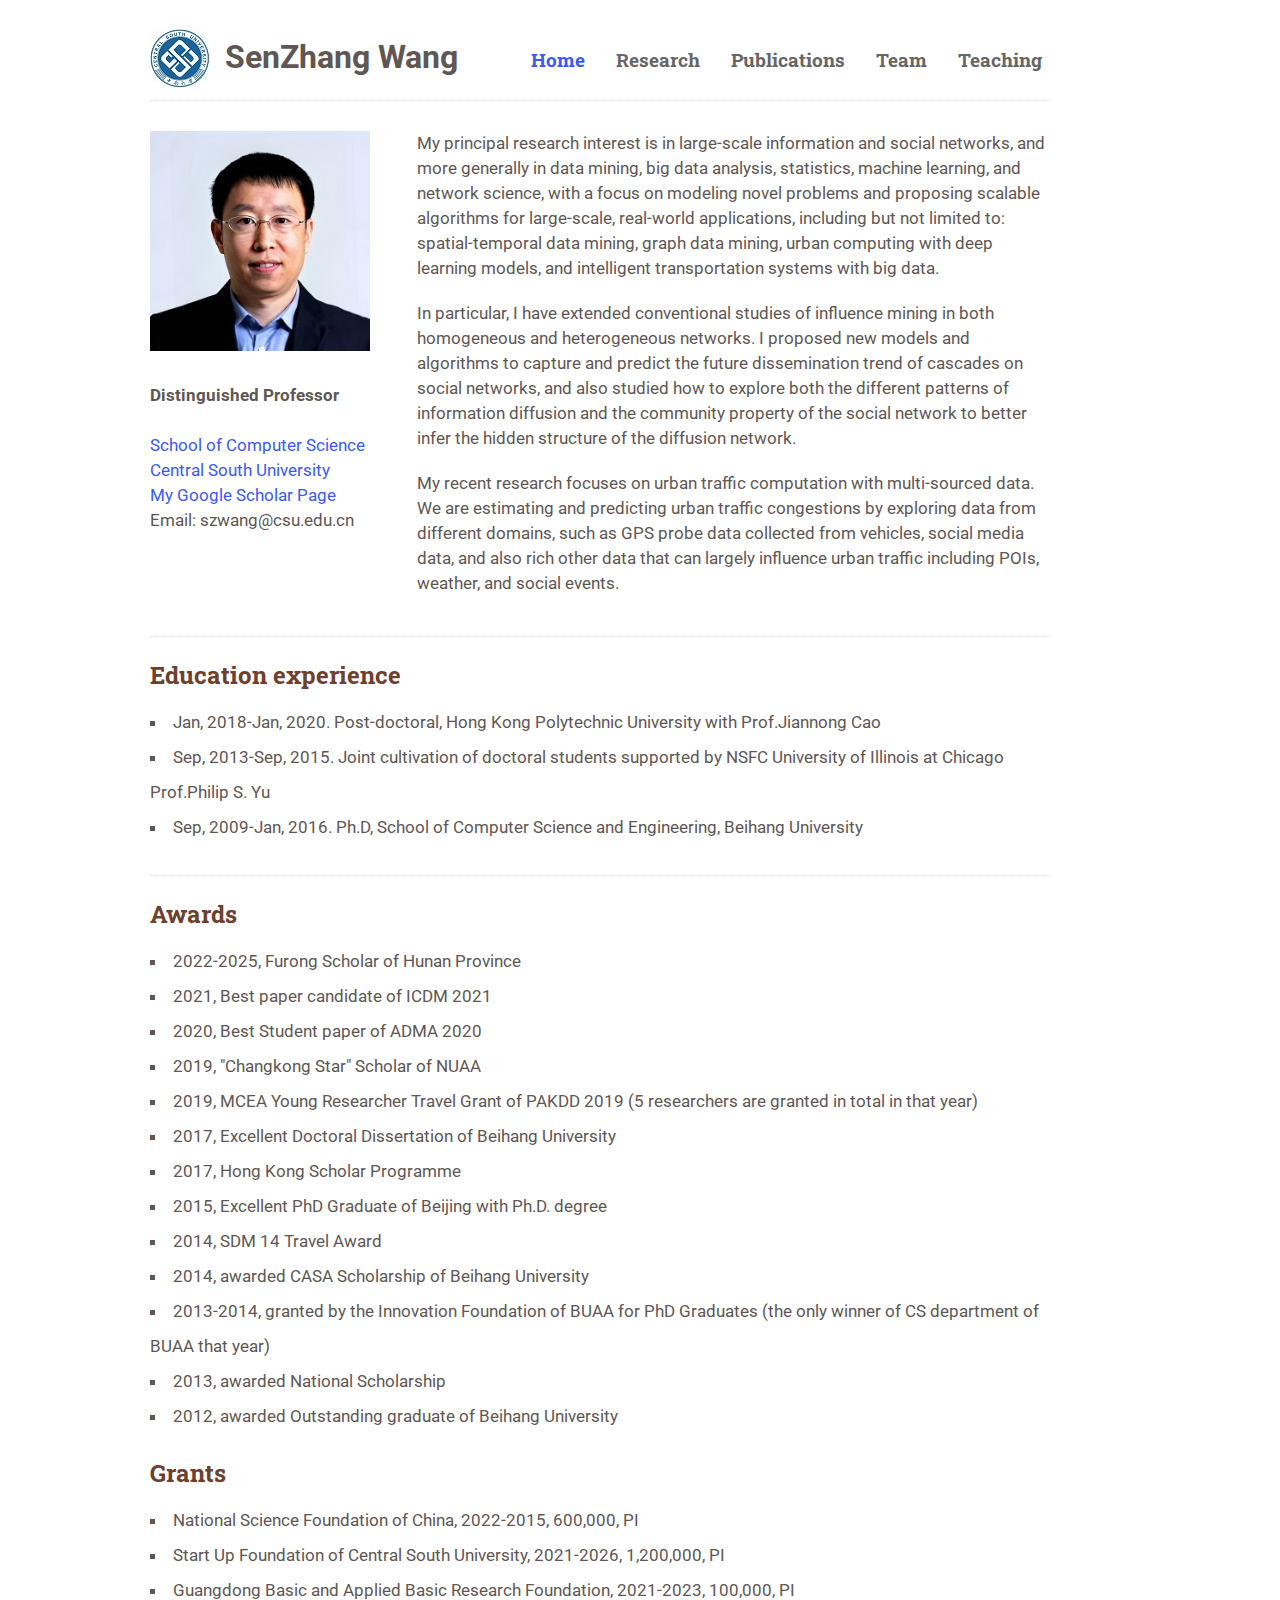
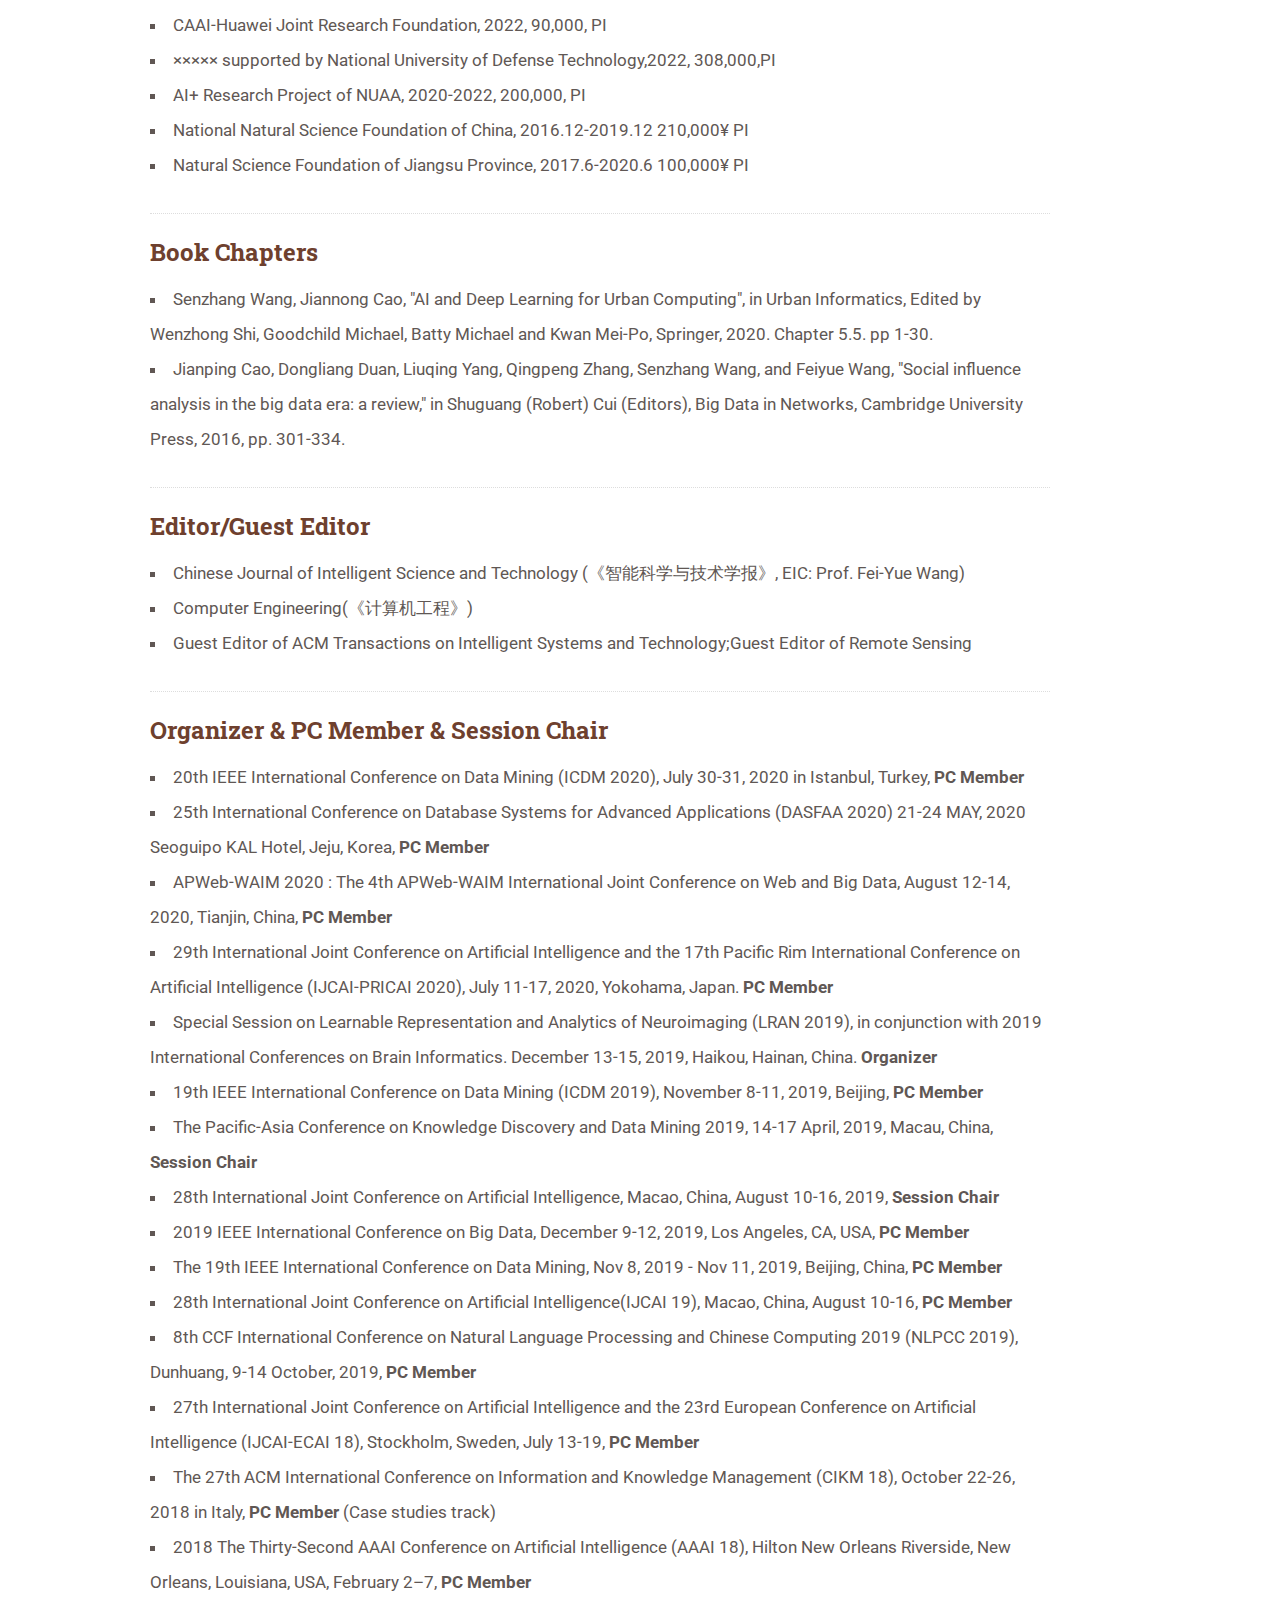
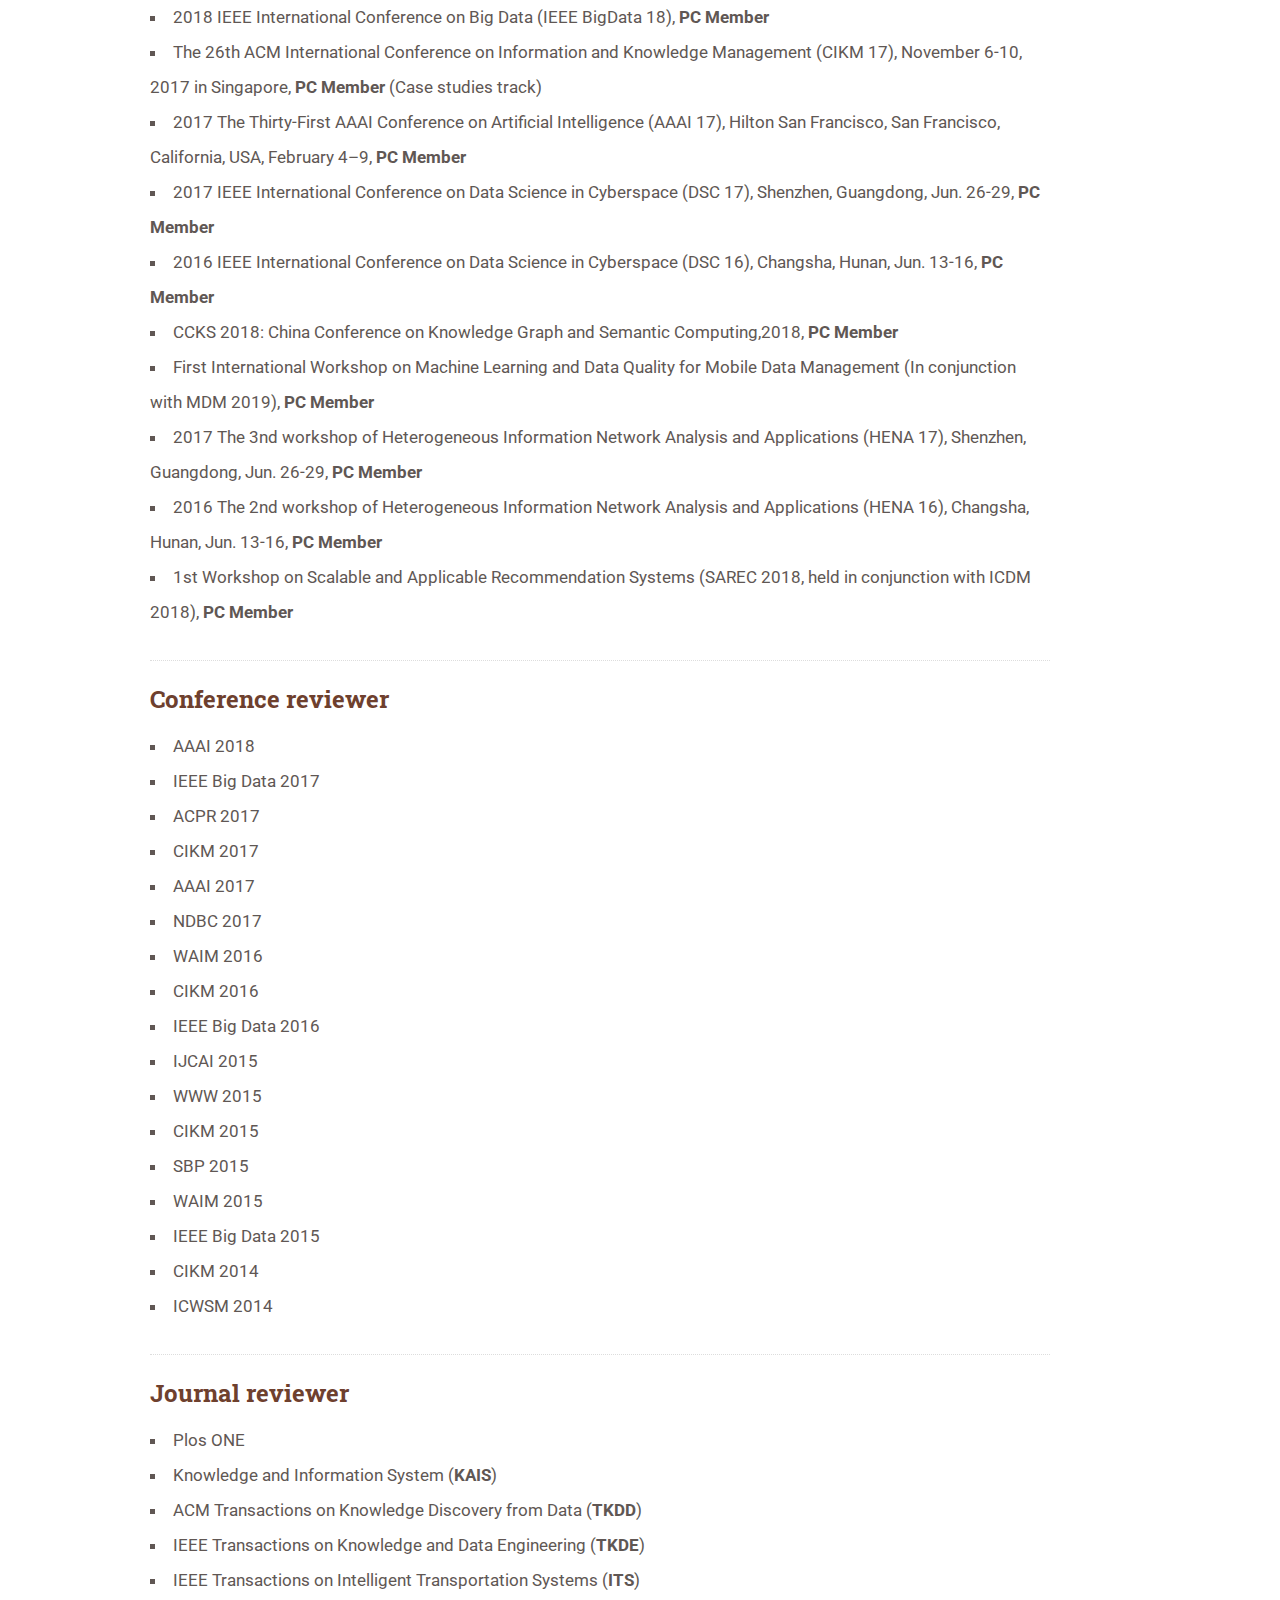
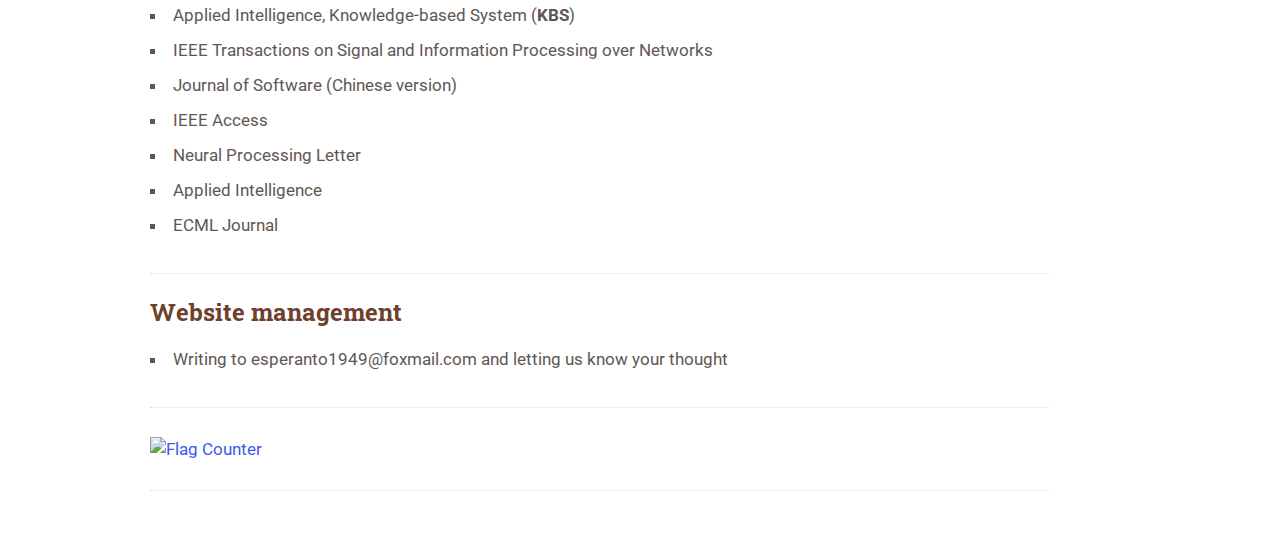
==== commit 5dc95344: "Update index.html" ====
--- a/index.html
+++ b/index.html
@@ -219,10 +219,12 @@
         <h3><font size="5"><font color="#6E402E"><b>Website management</b></font></font></h3> 
 			<ul   class="list square" >  
                 <li style="line-height: 35px">  Writing to esperanto1949@foxmail.com and letting us know your thought</li>
+		<!--
 		<li style="line-height: 35px">  
                     <script async src="//busuanzi.ibruce.info/busuanzi/2.3/busuanzi.pure.mini.js"></script>
                     <span id="busuanzi_container_site_uv"><b>Total number of visitors</b>: <span id="busuanzi_value_site_uv"></span></span>
                 </li>
+		-->
             </ul> 
 
 		<div class="divider line"></div>
